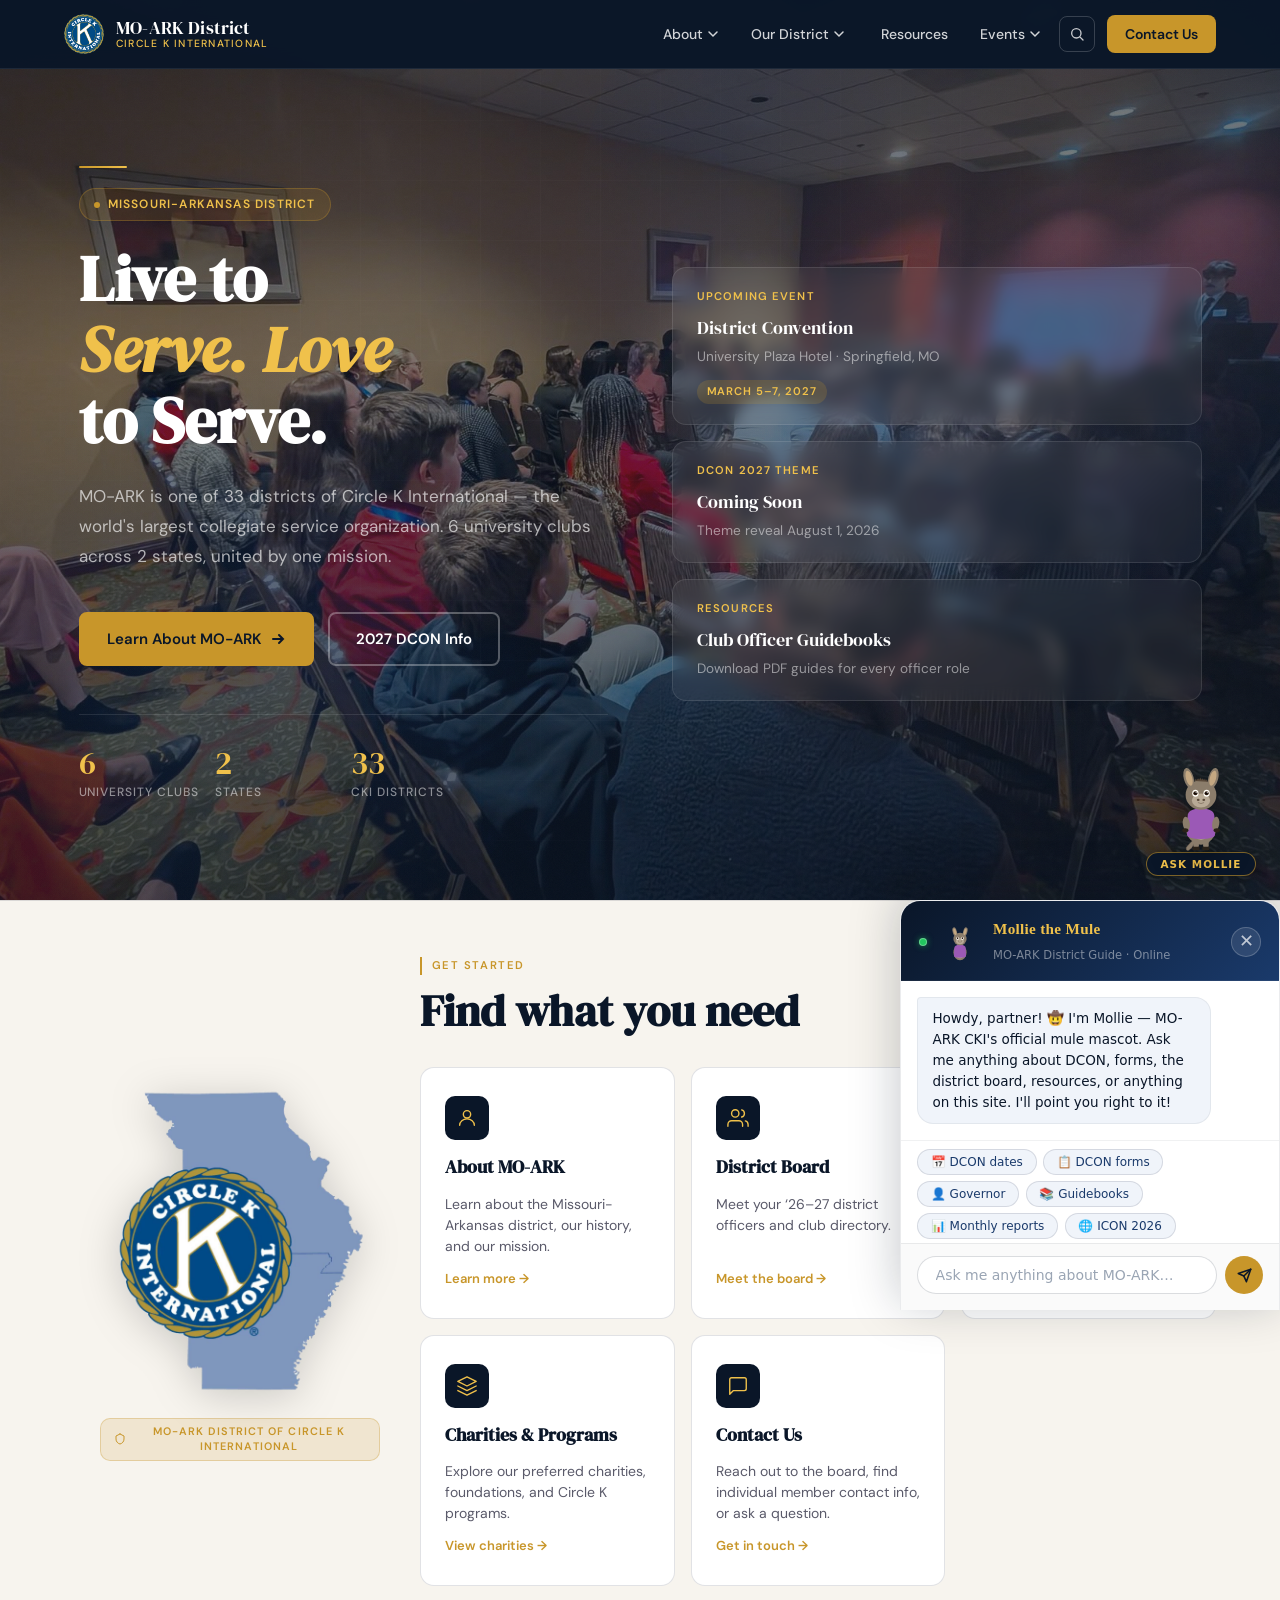
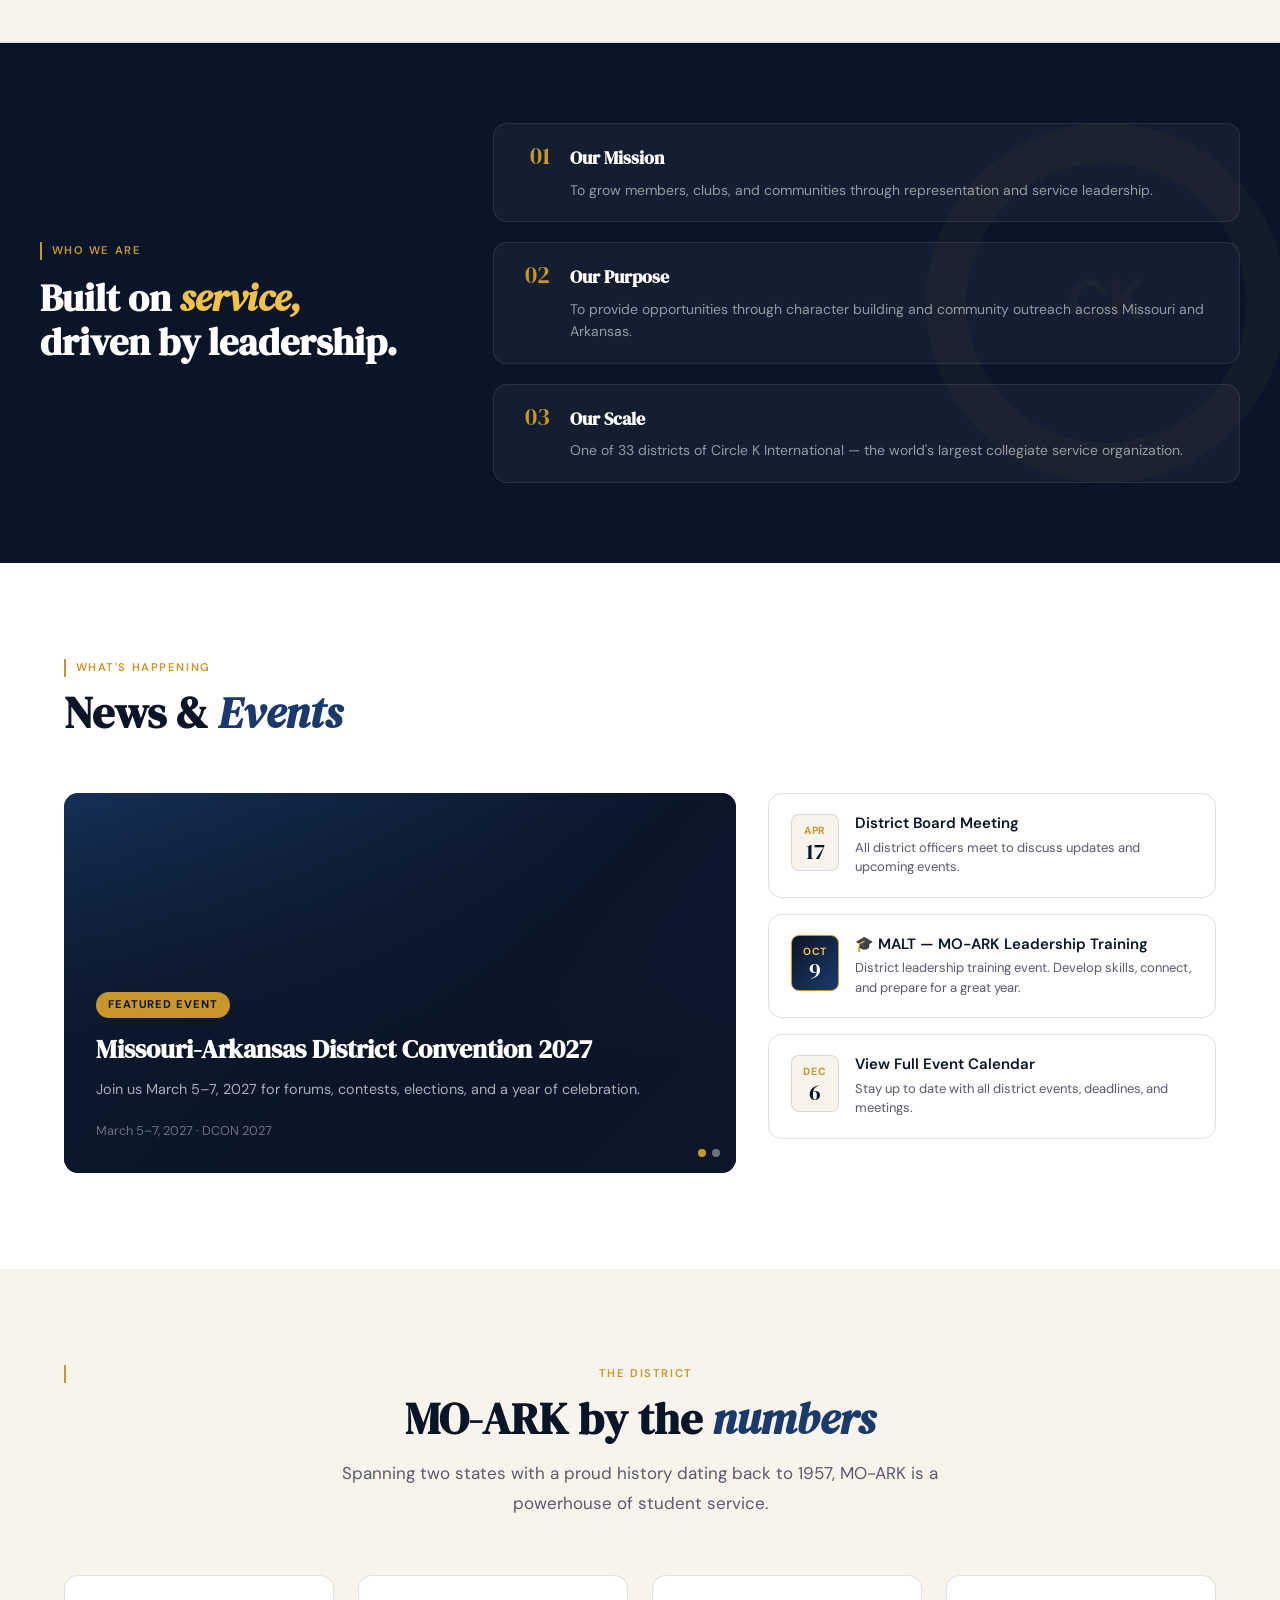
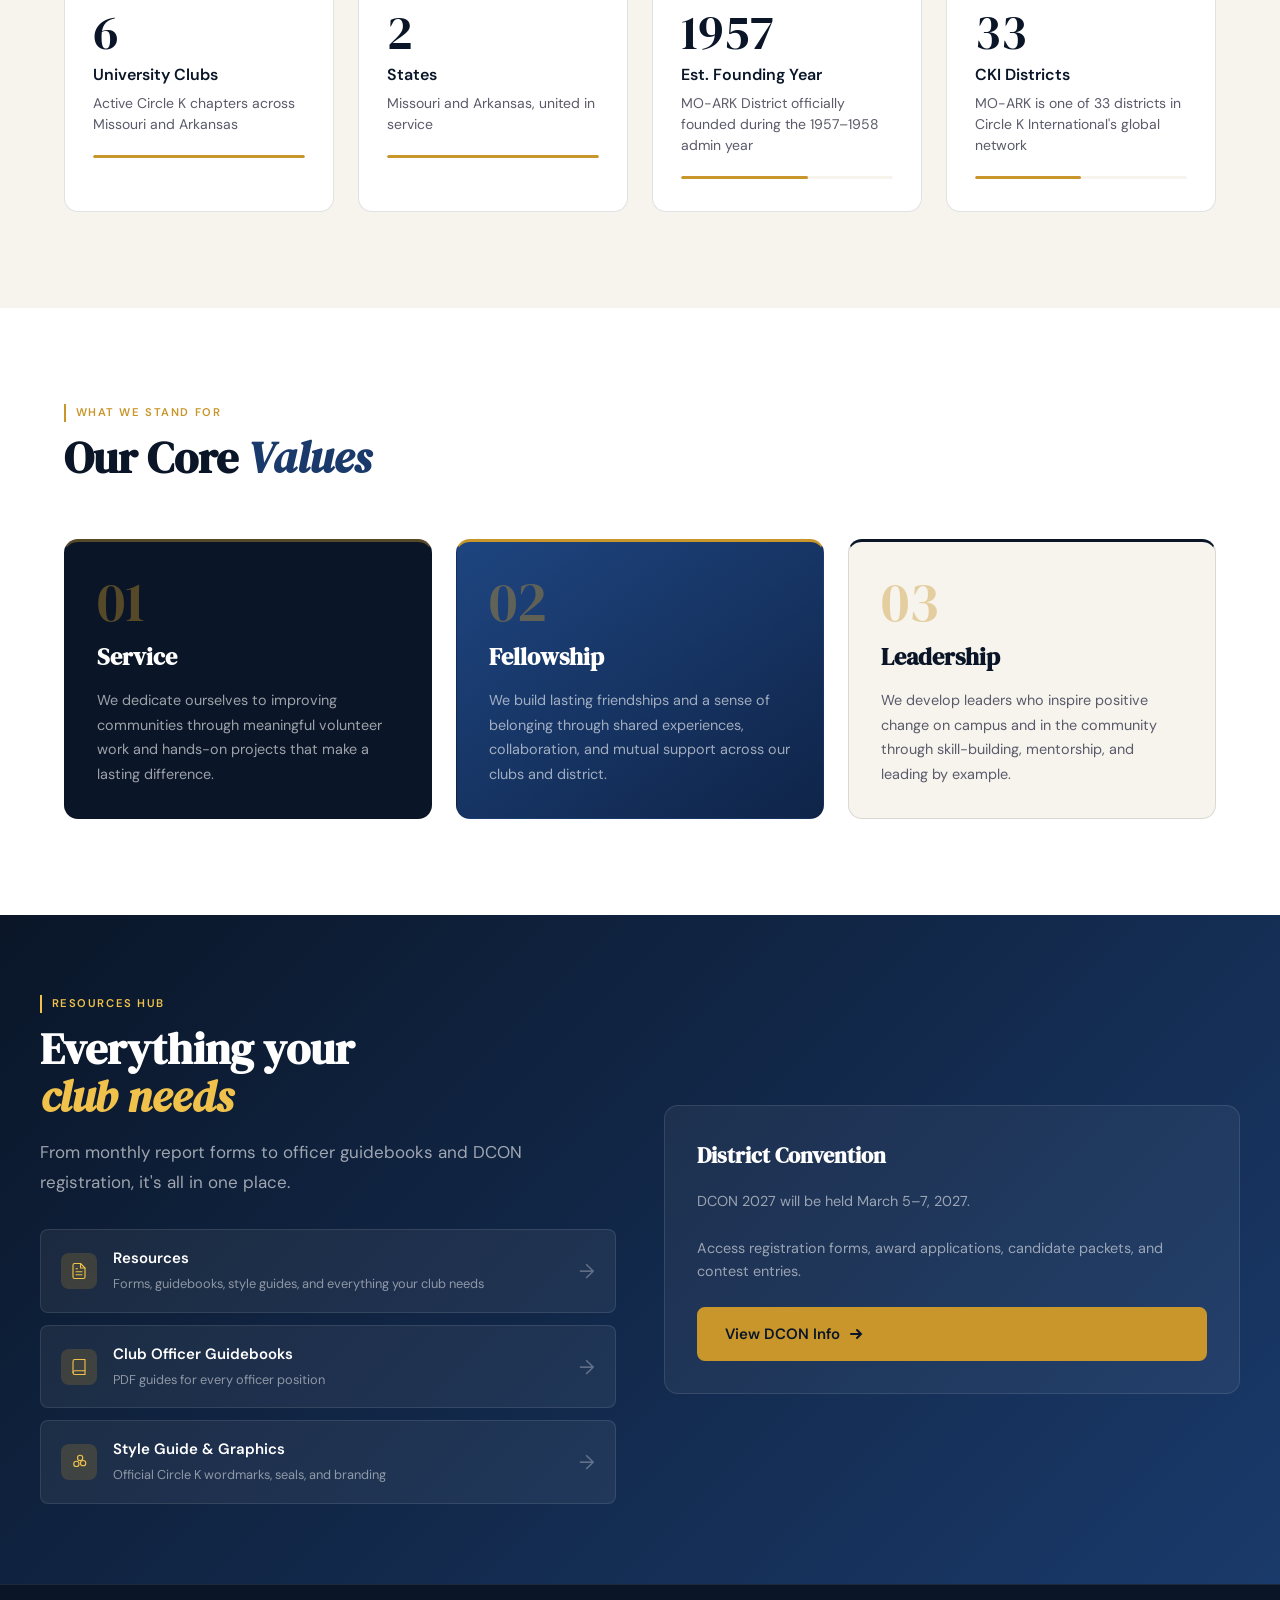
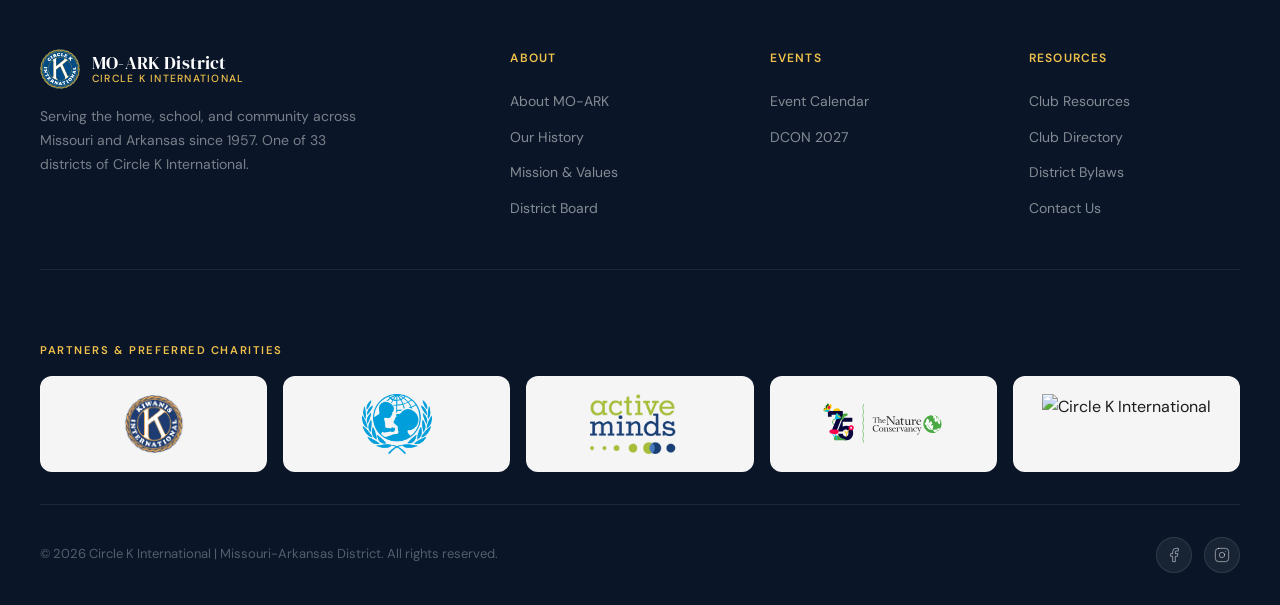
==== index.html @ 217403e6 "Initial commit" ====
<!DOCTYPE html>
<html lang="en">
<head>
<script src="mollie-chat.js"></script>
<script src="site-search.js"></script>
<script async src="https://www.googletagmanager.com/gtag/js?id=G-ZFC2BE8DN1"></script>
<script>
  window.dataLayer = window.dataLayer || [];
  function gtag(){dataLayer.push(arguments);}
  gtag('js', new Date());

  gtag('config', 'G-ZFC2BE8DN1');
</script>
<link rel="icon" type="image/png" href="Images/CircleK-seal.png">
<meta charset="UTF-8">
<meta name="viewport" content="width=device-width, initial-scale=1.0">
<title>MO-ARK District | Circle K International</title>
<link rel="preconnect" href="https://fonts.googleapis.com">
<link rel="preconnect" href="https://fonts.gstatic.com" crossorigin>
<link href="https://fonts.googleapis.com/css2?family=DM+Serif+Display:ital,wght@0,400;1,400&family=DM+Sans:wght@300;400;500;600&display=swap" rel="stylesheet">
<link rel="stylesheet" href="base.css">
<script src="components.js"></script>
<style>
  /* ============================================================
     DESIGN TOKENS
     ============================================================ */

  /* ============================================================
     HERO
     ============================================================ */
  .hero {
    position: relative;
    min-height: 100svh;
    display: flex; align-items: center;
    overflow: hidden;
    padding-top: 68px;

    /* Photo background — crop top 33% by starting at 33% of the image height.
       background-size: cover ensures it fills the hero width.
       The dark overlay (next rule) keeps text readable on any photo. */
    background-color: var(--navy);
    background-image:
      linear-gradient(
        to bottom,
        rgba(10, 22, 40, 0.62) 0%,
        rgba(10, 22, 40, 0.55) 40%,
        rgba(10, 22, 40, 0.72) 100%
      ),
      url('Images/Key_Slideshow13.PNG');
    background-size: cover;
    /* Start at 33% down the image to crop the Instagram text at the top */
    background-position: center 53%;
    background-repeat: no-repeat;
    background-attachment: fixed; /* subtle parallax on desktop */
  }

  /* On mobile, fixed attachment causes rendering issues — switch to scroll */
  @media (max-width: 768px) {
    .hero {
      background-attachment: scroll;
      /* On smaller screens, push a touch further down the image
         to keep the subject (people/action) centered */
      background-position: center 40%;
    }
  }

  /* Geometric background patterns — layered on top of the photo */
  .hero-bg {
    position: absolute; inset: 0;
    overflow: hidden;
    pointer-events: none;
  }
  .hero-bg::before {
    content: '';
    position: absolute;
    top: -20%; right: -10%;
    width: 65vw; height: 65vw;
    background: radial-gradient(ellipse at 60% 40%, rgba(200,150,42,0.08) 0%, rgba(26,58,107,0.12) 50%, transparent 75%);
    border-radius: 50%;
  }
  .hero-bg::after {
    content: '';
    position: absolute;
    bottom: -10%; left: -5%;
    width: 50vw; height: 50vw;
    background: radial-gradient(ellipse, rgba(26,58,107,0.25) 0%, transparent 70%);
    border-radius: 50%;
  }
  .hero-grid {
    position: absolute; inset: 0;
    background-image:
      linear-gradient(rgba(255,255,255,0.015) 1px, transparent 1px),
      linear-gradient(90deg, rgba(255,255,255,0.015) 1px, transparent 1px);
    background-size: 60px 60px;
    mask-image: radial-gradient(ellipse 80% 80% at 50% 50%, black 30%, transparent 100%);
  }

  .hero-inner {
    position: relative; z-index: 1;
    max-width: 1200px; margin: 0 auto;
    padding: 4rem 1.5rem;
    display: grid;
    grid-template-columns: 1fr 1fr;
    gap: 4rem;
    align-items: center;
  }

  .hero-eyebrow {
    display: inline-flex; align-items: center; gap: 8px;
    background: rgba(200,150,42,0.15);
    border: 1px solid rgba(200,150,42,0.3);
    border-radius: 100px;
    padding: 0.375rem 0.875rem;
    font-size: 0.75rem;
    font-weight: 600;
    color: var(--gold-lt);
    text-transform: uppercase;
    letter-spacing: 0.1em;
    margin-bottom: 1.5rem;
  }
  .hero-eyebrow-dot {
    width: 6px; height: 6px;
    background: var(--gold);
    border-radius: 50%;
    animation: pulse 2s ease-in-out infinite;
  }
  @keyframes pulse {
    0%, 100% { opacity: 1; transform: scale(1); }
    50% { opacity: 0.6; transform: scale(0.8); }
  }

  .hero-title {
    font-family: var(--ff-display);
    font-size: clamp(2.5rem, 5vw, 4rem);
    line-height: 1.05;
    color: var(--white);
    margin-bottom: 1.5rem;
  }
  .hero-title em {
    font-style: italic;
    color: var(--gold-lt);
  }

  .hero-desc {
    font-size: 1.0625rem;
    color: rgba(255,255,255,0.65);
    line-height: 1.75;
    margin-bottom: 2.5rem;
    max-width: 44ch;
  }

  .hero-actions {
    display: flex; flex-wrap: wrap; gap: 0.875rem;
    align-items: center;
  }

  .btn {
    display: inline-flex; align-items: center; gap: 0.5rem;
    padding: 0.8125rem 1.625rem;
    border-radius: var(--radius-sm);
    font-family: var(--ff-body);
    font-size: 0.9375rem;
    font-weight: 600;
    cursor: pointer;
    border: 2px solid transparent;
    transition: all var(--transition);
    white-space: nowrap;
    text-decoration: none;
  }
  .btn-primary {
    background: var(--gold);
    color: var(--navy);
    border-color: var(--gold);
  }
  .btn-primary:hover {
    background: var(--gold-lt);
    border-color: var(--gold-lt);
    transform: translateY(-2px);
    box-shadow: 0 6px 20px rgba(200,150,42,0.4);
  }
  .btn-outline {
    background: transparent;
    color: var(--white);
    border-color: rgba(255,255,255,0.3);
  }
  .btn-outline:hover {
    background: rgba(255,255,255,0.1);
    border-color: rgba(255,255,255,0.6);
    transform: translateY(-2px);
  }

  .hero-stats {
    display: grid; grid-template-columns: repeat(4, 1fr); gap: 1rem;
    margin-top: 3rem;
    padding-top: 2rem;
    border-top: 1px solid rgba(255,255,255,0.1);
  }
  .hero-stat-value {
    font-family: var(--ff-display);
    font-size: 2rem;
    color: var(--gold-lt);
    line-height: 1;
  }
  .hero-stat-label {
    font-size: 0.75rem;
    color: rgba(255,255,255,0.5);
    text-transform: uppercase;
    letter-spacing: 0.08em;
    font-weight: 500;
    margin-top: 0.25rem;
  }

  /* Hero right — visual card stack */
  .hero-visual {
    display: flex; flex-direction: column; gap: 1rem;
  }
  .hero-card {
    background: rgba(255,255,255,0.05);
    border: 1px solid rgba(255,255,255,0.1);
    border-radius: var(--radius);
    padding: 1.25rem 1.5rem;
    backdrop-filter: blur(8px);
    transition: transform var(--transition), box-shadow var(--transition);
  }
  .hero-card:hover {
    transform: translateX(4px);
    box-shadow: -4px 0 20px rgba(200,150,42,0.15);
    border-color: rgba(200,150,42,0.3);
  }
  .hero-card-label {
    font-size: 0.7rem; text-transform: uppercase; letter-spacing: 0.1em;
    color: var(--gold-lt); font-weight: 600; margin-bottom: 0.5rem;
  }
  .hero-card-title {
    font-family: var(--ff-display);
    font-size: 1.1rem; color: var(--white); margin-bottom: 0.25rem;
  }
  .hero-card-sub { font-size: 0.85rem; color: rgba(255,255,255,0.5); }
  .hero-card-badge {
    display: inline-block;
    margin-top: 0.75rem;
    background: rgba(200,150,42,0.2);
    color: var(--gold-lt);
    font-size: 0.7rem; font-weight: 600;
    padding: 0.2rem 0.6rem;
    border-radius: 100px;
    text-transform: uppercase; letter-spacing: 0.08em;
  }

  /* ============================================================
     SECTION LAYOUT UTILITY
     ============================================================ */
  .section {
    padding: 6rem 1.5rem;
    max-width: 1200px;
    margin: 0 auto;
  }
  .section-full { padding: 6rem 0; }
  .section-full .section-inner {
    max-width: 1200px; margin: 0 auto; padding: 0 1.5rem;
  }

  .section-label {
    font-size: 0.7rem; text-transform: uppercase; letter-spacing: 0.14em;
    font-weight: 600; color: var(--gold); margin-bottom: 0.75rem;
  }
  .section-title {
    font-family: var(--ff-display);
    font-size: clamp(1.875rem, 3.5vw, 2.75rem);
    line-height: 1.1;
    color: var(--navy);
    margin-bottom: 1rem;
  }
  .section-title em { font-style: italic; color: var(--blue); }
  .section-desc {
    font-size: 1.0625rem;
    color: var(--muted);
    line-height: 1.75;
    max-width: 52ch;
  }

  .section-header { margin-bottom: 3.5rem; }
  .section-header.center { text-align: center; }
  .section-header.center .section-desc { margin: 0 auto; }

  /* ============================================================
     QUICK LINKS (Start Here)
     ============================================================ */
  .quicklinks-bg {
    background: var(--cream);
    border-top: 1px solid var(--border);
    border-bottom: 1px solid var(--border);
  }
  .quicklinks-grid {
    display: grid;
    grid-template-columns: repeat(auto-fit, minmax(200px, 1fr));
    gap: 1rem;
  }
  .quicklink-card {
    background: var(--white);
    border: 1px solid var(--border);
    border-radius: var(--radius);
    padding: 1.75rem 1.5rem;
    display: flex; flex-direction: column;
    gap: 0.75rem;
    transition: box-shadow var(--transition), transform var(--transition), border-color var(--transition);
    cursor: pointer;
  }
  .quicklink-card:hover {
    box-shadow: var(--shadow-hover);
    transform: translateY(-3px);
    border-color: var(--gold);
  }
  .quicklink-icon {
    width: 44px; height: 44px;
    background: var(--navy);
    border-radius: 10px;
    display: flex; align-items: center; justify-content: center;
  }
  .quicklink-icon svg { width: 22px; height: 22px; stroke: var(--gold-lt); }
  .quicklink-card h3 {
    font-family: var(--ff-display);
    font-size: 1.15rem; color: var(--navy);
  }
  .quicklink-card p { font-size: 0.875rem; color: var(--muted); line-height: 1.5; flex: 1; }
  .quicklink-arrow {
    display: flex; align-items: center; gap: 4px;
    font-size: 0.8125rem; font-weight: 600; color: var(--gold);
    transition: gap var(--transition);
  }
  .quicklink-card:hover .quicklink-arrow { gap: 8px; }

  /* ============================================================
     MISSION STRIP
     ============================================================ */
  .mission-strip {
    background: var(--navy);
    padding: 5rem 1.5rem;
  }
  .mission-inner {
    max-width: 1200px; margin: 0 auto;
    display: grid; grid-template-columns: 1fr 2fr; gap: 5rem;
    align-items: center;
  }
  .mission-label {
    font-size: 0.7rem; text-transform: uppercase; letter-spacing: 0.14em;
    color: var(--gold); font-weight: 600; margin-bottom: 1rem;
  }
  .mission-heading {
    font-family: var(--ff-display);
    font-size: clamp(1.75rem, 3vw, 2.5rem);
    color: var(--white); line-height: 1.15;
  }
  .mission-heading em { font-style: italic; color: var(--gold-lt); }
  .mission-pillars { display: flex; flex-direction: column; gap: 1.25rem; }
  .mission-pillar {
    display: flex; align-items: flex-start; gap: 1.25rem;
    padding: 1.25rem 1.5rem;
    background: rgba(255,255,255,0.04);
    border: 1px solid rgba(255,255,255,0.08);
    border-radius: var(--radius);
    transition: background var(--transition), border-color var(--transition);
  }
  .mission-pillar:hover {
    background: rgba(200,150,42,0.08);
    border-color: rgba(200,150,42,0.25);
  }
  .mission-pillar-num {
    font-family: var(--ff-display);
    font-size: 1.5rem; color: var(--gold); line-height: 1; flex-shrink: 0;
    width: 2rem; text-align: right;
  }
  .mission-pillar-content h4 {
    font-family: var(--ff-display);
    font-size: 1.125rem; color: var(--white); margin-bottom: 0.375rem;
  }
  .mission-pillar-content p { font-size: 0.875rem; color: rgba(255,255,255,0.55); line-height: 1.6; }

  /* ============================================================
     NEWS & EVENTS
     ============================================================ */
  .news-grid {
    display: grid;
    grid-template-columns: 1.5fr 1fr;
    gap: 2rem;
  }
  .news-featured {
    background: var(--navy);
    border-radius: var(--radius);
    overflow: hidden;
    position: relative;
    min-height: 380px;
    display: flex; flex-direction: column; justify-content: flex-end;
    padding: 2rem;
    transition: transform var(--transition);
    cursor: pointer;
  }
  .news-featured:hover { transform: scale(1.01); }
  .news-featured::before {
    content: '';
    position: absolute; inset: 0;
    background: linear-gradient(to top, rgba(10,22,40,0.95) 30%, rgba(10,22,40,0.3) 100%);
    z-index: 1;
  }
  .news-featured-bg {
    position: absolute; inset: 0; z-index: 0;
    background: linear-gradient(135deg, #1A3A6B 0%, #0A1628 60%, #2A1A40 100%);
  }
  /* Space-themed art for DCON */
  .news-featured-art {
    position: absolute; inset: 0; z-index: 0;
    overflow: hidden;
  }
  .star { position: absolute; background: white; border-radius: 50%; animation: twinkle 3s ease-in-out infinite; }
  @keyframes twinkle { 0%,100%{opacity:0.6} 50%{opacity:0.15} }
  .news-featured-content { position: relative; z-index: 2; }
  .news-tag {
    display: inline-block;
    background: var(--gold);
    color: var(--navy);
    font-size: 0.7rem; font-weight: 700;
    padding: 0.25rem 0.75rem;
    border-radius: 100px;
    text-transform: uppercase; letter-spacing: 0.08em;
    margin-bottom: 1rem;
  }
  .news-featured h3 {
    font-family: var(--ff-display);
    font-size: 1.625rem; color: var(--white); line-height: 1.2;
    margin-bottom: 0.75rem;
  }
  .news-featured p { font-size: 0.9rem; color: rgba(255,255,255,0.65); margin-bottom: 1.25rem; }
  .news-featured-meta { font-size: 0.8rem; color: rgba(255,255,255,0.4); }

  .news-sidebar { display: flex; flex-direction: column; gap: 1rem; }
  .news-item {
    background: var(--white);
    border: 1px solid var(--border);
    border-radius: var(--radius);
    padding: 1.25rem 1.375rem;
    display: flex; gap: 1rem; align-items: flex-start;
    transition: box-shadow var(--transition), transform var(--transition);
    cursor: pointer;
  }
  .news-item:hover { box-shadow: var(--shadow-hover); transform: translateX(3px); }
  .news-item-date {
    flex-shrink: 0;
    background: var(--cream);
    border-radius: var(--radius-sm);
    width: 48px; padding: 0.5rem 0.25rem;
    text-align: center;
    border: 1px solid var(--border);
  }
  .news-item-date-month { font-size: 0.65rem; text-transform: uppercase; letter-spacing: 0.08em; color: var(--gold); font-weight: 700; }
  .news-item-date-day { font-family: var(--ff-display); font-size: 1.375rem; color: var(--navy); line-height: 1; }
  .news-item-body h4 { font-size: 0.9375rem; font-weight: 600; color: var(--navy); margin-bottom: 0.25rem; line-height: 1.3; }
  .news-item-body p { font-size: 0.8125rem; color: var(--muted); line-height: 1.5; }

  /* ============================================================
     DISTRICT SNAPSHOT
     ============================================================ */
  .snapshot-bg { background: var(--cream); }
  .snapshot-grid {
    display: grid;
    grid-template-columns: repeat(auto-fit, minmax(220px, 1fr));
    gap: 1.5rem;
  }
  .snapshot-card {
    background: var(--white);
    border: 1px solid var(--border);
    border-radius: var(--radius);
    padding: 2rem 1.75rem;
    transition: box-shadow var(--transition), transform var(--transition);
  }
  .snapshot-card:hover { box-shadow: var(--shadow-hover); transform: translateY(-4px); }
  .snapshot-card-num {
    font-family: var(--ff-display);
    font-size: 3rem; color: var(--navy); line-height: 1;
    margin-bottom: 0.375rem;
  }
  .snapshot-card-unit { font-size: 1rem; color: var(--gold); }
  .snapshot-card h4 { font-size: 1rem; font-weight: 600; color: var(--navy); margin-bottom: 0.375rem; }
  .snapshot-card p { font-size: 0.875rem; color: var(--muted); line-height: 1.5; }
  .snapshot-card-bar {
    height: 3px; background: var(--cream);
    border-radius: 2px; margin-top: 1.25rem; overflow: hidden;
  }
  .snapshot-card-fill {
    height: 100%; background: var(--gold); border-radius: 2px;
    transition: width 1.2s cubic-bezier(0.4,0,0.2,1);
  }

  /* ============================================================
     CORE VALUES
     ============================================================ */
  .values-grid {
    display: grid; grid-template-columns: repeat(3, 1fr); gap: 1.5rem;
  }
  .value-card {
    border-radius: var(--radius);
    padding: 2rem;
    border: 1px solid var(--border);
    transition: box-shadow var(--transition), transform var(--transition);
  }
  .value-card:hover { box-shadow: var(--shadow-hover); transform: translateY(-3px); }
  .value-card:nth-child(1) { background: var(--navy); }
  .value-card:nth-child(2) { background: var(--blue); }
  .value-card:nth-child(3) { background: var(--cream); }
  .value-card:nth-child(1) .value-title,
  .value-card:nth-child(2) .value-title { color: var(--white); }
  .value-card:nth-child(3) .value-title { color: var(--navy); }
  .value-card:nth-child(1) .value-desc,
  .value-card:nth-child(2) .value-desc { color: rgba(255,255,255,0.6); }
  .value-card:nth-child(3) .value-desc { color: var(--muted); }
  .value-num {
    font-family: var(--ff-display);
    font-size: 3.5rem; line-height: 1;
    color: var(--gold); opacity: 0.4;
    margin-bottom: 0.5rem;
  }
  .value-title {
    font-family: var(--ff-display);
    font-size: 1.5rem; margin-bottom: 0.75rem;
  }
  .value-desc { font-size: 0.9rem; line-height: 1.7; }

  /* ============================================================
     RESOURCES STRIP
     ============================================================ */
  .resources-strip {
    background: linear-gradient(135deg, var(--navy) 0%, var(--blue) 100%);
    padding: 5rem 1.5rem;
  }
  .resources-inner {
    max-width: 1200px; margin: 0 auto;
    display: grid; grid-template-columns: 1fr 1fr; gap: 3rem; align-items: center;
  }
  .resources-content .section-label { color: var(--gold-lt); }
  .resources-content .section-title { color: var(--white); }
  .resources-content .section-title em { color: var(--gold-lt); }
  .resources-content .section-desc { color: rgba(255,255,255,0.6); }
  .resources-links { display: flex; flex-direction: column; gap: 0.75rem; margin-top: 2rem; }
  .resource-link {
    display: flex; align-items: center; gap: 1rem;
    padding: 1rem 1.25rem;
    background: rgba(255,255,255,0.06);
    border: 1px solid rgba(255,255,255,0.1);
    border-radius: var(--radius-sm);
    color: var(--white);
    transition: background var(--transition), border-color var(--transition), transform var(--transition);
    cursor: pointer;
  }
  .resource-link:hover {
    background: rgba(200,150,42,0.15);
    border-color: rgba(200,150,42,0.35);
    transform: translateX(4px);
  }
  .resource-link-icon {
    width: 36px; height: 36px;
    background: rgba(200,150,42,0.2);
    border-radius: 8px;
    display: flex; align-items: center; justify-content: center;
    flex-shrink: 0;
  }
  .resource-link-icon svg { width: 18px; height: 18px; stroke: var(--gold-lt); }
  .resource-link-text { flex: 1; }
  .resource-link-text strong { font-size: 0.9375rem; font-weight: 600; display: block; }
  .resource-link-text span { font-size: 0.8rem; color: rgba(255,255,255,0.5); }
  .resource-link-arrow { color: rgba(255,255,255,0.3); font-size: 1.25rem; }

  .resources-cta-box {
    background: rgba(255,255,255,0.05);
    border: 1px solid rgba(255,255,255,0.1);
    border-radius: var(--radius);
    padding: 2rem;
    display: flex; flex-direction: column; gap: 1rem;
  }
  .resources-cta-box h3 {
    font-family: var(--ff-display);
    font-size: 1.375rem; color: var(--white);
  }
  .resources-cta-box p { font-size: 0.9rem; color: rgba(255,255,255,0.55); line-height: 1.6; }

  /* ============================================================
     FOOTER
     ============================================================ */
  footer {
    background: var(--navy);
    border-top: 1px solid rgba(255,255,255,0.08);
    padding: 4rem 1.5rem 2rem;
  }
  .footer-inner {
    max-width: 1200px; margin: 0 auto;
  }
  .footer-top {
    display: grid; grid-template-columns: 2fr 1fr 1fr 1fr; gap: 3rem;
    padding-bottom: 3rem; border-bottom: 1px solid rgba(255,255,255,0.08);
    margin-bottom: 2.5rem;
  }
  .footer-brand p {
    font-size: 0.875rem; color: rgba(255,255,255,0.45);
    line-height: 1.7; margin-top: 1rem; max-width: 32ch;
  }
  .footer-col h4 {
    font-size: 0.75rem; text-transform: uppercase; letter-spacing: 0.1em;
    color: var(--gold-lt); font-weight: 600; margin-bottom: 1.25rem;
  }
  .footer-col ul { display: flex; flex-direction: column; gap: 0.625rem; }
  .footer-col ul li a {
    font-size: 0.875rem; color: rgba(255,255,255,0.5);
    transition: color var(--transition);
  }
  .footer-col ul li a:hover { color: var(--white); }
  .footer-bottom {
    display: flex; align-items: center; justify-content: space-between; flex-wrap: wrap; gap: 1rem;
  }
  .footer-copy { font-size: 0.8125rem; color: rgba(255,255,255,0.3); }
  .footer-socials { display: flex; gap: 0.75rem; }
  .footer-social {
    width: 36px; height: 36px;
    background: rgba(255,255,255,0.06);
    border: 1px solid rgba(255,255,255,0.1);
    border-radius: 50%;
    display: flex; align-items: center; justify-content: center;
    color: rgba(255,255,255,0.5);
    font-size: 0.875rem;
    transition: background var(--transition), color var(--transition), border-color var(--transition);
    cursor: pointer;
  }
  .footer-social:hover {
    background: var(--gold);
    border-color: var(--gold);
    color: var(--navy);
  }
  .footer-social svg { width: 16px; height: 16px; }

  /* ============================================================
     ANIMATIONS
     ============================================================ */
  .fade-in { opacity: 0; transform: translateY(20px); transition: opacity 0.6s ease, transform 0.6s ease; }
  .fade-in.visible { opacity: 1; transform: translateY(0); }

  /* ============================================================
     RESPONSIVE
     ============================================================ */
  @media (max-width: 1024px) {
    .hero-inner { grid-template-columns: 1fr; gap: 3rem; }
    .hero-visual { display: none; }
    .hero-desc { max-width: none; }
    .mission-inner { grid-template-columns: 1fr; gap: 2.5rem; }
    .news-grid { grid-template-columns: 1fr; }
    .news-featured { min-height: 300px; }
    .footer-top { grid-template-columns: 1fr 1fr; gap: 2rem; }
    .resources-inner { grid-template-columns: 1fr; }
  }

  @media (max-width: 768px) {
    .nav-links { display: none; }
    .nav-toggle { display: flex; }
    .values-grid { grid-template-columns: 1fr; }
    .snapshot-grid { grid-template-columns: repeat(2, 1fr); }
    .hero-stats { grid-template-columns: repeat(2, 1fr); gap: 0.75rem; }
    .hero-stat-value { font-size: 1.5rem; }
    .section { padding: 4rem 1.25rem; }
    .footer-top { grid-template-columns: 1fr; gap: 2rem; }
    .quicklinks-grid { grid-template-columns: 1fr; }
  }

  @media (max-width: 480px) {
    .snapshot-grid { grid-template-columns: 1fr; }
    .hero-actions { flex-direction: column; align-items: flex-start; }
    .btn { width: 100%; justify-content: center; }
    .footer-bottom { flex-direction: column; align-items: flex-start; }
  }

  /* ============================================================
     GRAIN / NOISE TEXTURE OVERLAY ON HERO
     ============================================================ */
  .hero::after {
    content: '';
    position: absolute;
    inset: 0;
    pointer-events: none;
    z-index: 0;
    opacity: 0.032;
    background-image: url("data:image/svg+xml,%3Csvg viewBox='0 0 256 256' xmlns='http://www.w3.org/2000/svg'%3E%3Cfilter id='noise'%3E%3CfeTurbulence type='fractalNoise' baseFrequency='0.9' numOctaves='4' stitchTiles='stitch'/%3E%3C/filter%3E%3Crect width='100%25' height='100%25' filter='url(%23noise)'/%3E%3C/svg%3E");
    background-repeat: repeat;
    background-size: 180px 180px;
  }

  /* ============================================================
     HERO TITLE ANIMATED ENTRANCE
     ============================================================ */
  @keyframes heroLineReveal {
    from { opacity: 0; transform: translateY(30px); filter: blur(3px); }
    to   { opacity: 1; transform: translateY(0);   filter: blur(0); }
  }
  @keyframes heroFadeUp {
    from { opacity: 0; transform: translateY(18px); }
    to   { opacity: 1; transform: translateY(0); }
  }

  /* Gold accent rule above eyebrow */
  .hero-accent-rule {
    display: block;
    width: 48px;
    height: 2px;
    background: linear-gradient(90deg, var(--gold), var(--gold-lt));
    border-radius: 2px;
    margin-bottom: 1.25rem;
    opacity: 0;
    animation: heroFadeUp 0.5s ease forwards;
    animation-delay: 0.1s;
  }

  .hero-eyebrow {
    opacity: 0;
    animation: heroFadeUp 0.55s ease forwards;
    animation-delay: 0.28s;
  }

  /* Each line of the hero title animates independently */
  .hero-title-line {
    display: block;
    overflow: hidden;
    padding-bottom: 0.06em;
  }
  .hero-title-line-inner {
    display: block;
    opacity: 0;
    animation: heroLineReveal 0.72s cubic-bezier(0.22, 1, 0.36, 1) forwards;
  }
  .hero-title-line:nth-child(1) .hero-title-line-inner { animation-delay: 0.42s; }
  .hero-title-line:nth-child(2) .hero-title-line-inner { animation-delay: 0.58s; }
  .hero-title-line:nth-child(3) .hero-title-line-inner { animation-delay: 0.74s; }

  .hero-desc {
    opacity: 0;
    animation: heroFadeUp 0.6s ease forwards;
    animation-delay: 0.92s;
  }
  .hero-actions {
    opacity: 0;
    animation: heroFadeUp 0.6s ease forwards;
    animation-delay: 1.08s;
  }
  .hero-stats {
    opacity: 0;
    animation: heroFadeUp 0.6s ease forwards;
    animation-delay: 1.22s;
  }

  /* ============================================================
     SECTION LABEL — gold left border editorial accent
     ============================================================ */
  .section-label {
    border-left: 2px solid var(--gold);
    padding-left: 0.6rem;
  }
  /* Strip it from the resources strip (white-on-navy context already has contrast) */
  .resources-content .section-label {
    border-left-color: var(--gold-lt);
  }
  /* Mission strip */
  .mission-label {
    border-left: 2px solid var(--gold);
    padding-left: 0.6rem;
  }

  /* ============================================================
     MOBILE HEADING LINE-HEIGHT FIX
     ============================================================ */
  @media (max-width: 480px) {
    .hero-title, .section-title, .page-title { line-height: 1.18; }
  }

  /* ============================================================
     MOLLIE THE MULE — HERO MASCOT
     ============================================================ */


  /* Speech bubble — floats over Mollie's chest/head area */
  .mollie-bubble-wrap {
    position: absolute;
    top: 20%;
    left: 58%;
    z-index: 6;
    pointer-events: none;
  }
  .mollie-bubble {
    background: #fff;
    border: 2px solid #C8962A;
    border-radius: 16px 16px 16px 4px;
    padding: 8px 13px;
    font-family: var(--ff-body);
    font-size: 0.75rem;
    font-weight: 600;
    color: #0A1628;
    white-space: nowrap;
    box-shadow: 0 4px 14px rgba(0,0,0,0.4);
    position: relative;
    transition: opacity 0.3s ease;
  }
  .mollie-bubble::after {
    content: '';
    position: absolute;
    bottom: -9px;
    left: 14px;
    width: 0; height: 0;
    border-left: 8px solid transparent;
    border-right: 5px solid transparent;
    border-top: 9px solid #C8962A;
  }
  .mollie-bubble::before {
    content: '';
    position: absolute;
    bottom: -7px;
    left: 15px;
    width: 0; height: 0;
    border-left: 7px solid transparent;
    border-right: 4px solid transparent;
    border-top: 8px solid #fff;
    z-index: 1;
  }

  /* Caption badge below Mollie — matching our-district style */
  .mollie-caption {
    display: inline-flex;
    align-items: center;
    gap: 6px;
    background: rgba(200,150,42,0.15);
    border: 1px solid rgba(200,150,42,0.3);
    border-radius: 10px;
    padding: 0.35rem 0.8rem;
    font-size: 0.7rem;
    font-weight: 600;
    color: var(--gold);
    text-transform: uppercase;
    letter-spacing: 0.1em;
    margin-top: 0.5rem;
    white-space: nowrap;
    pointer-events: none;
  }


  /* ============================================================
     VALUE CARDS — differentiate #1 and #2
     ============================================================ */
  .value-card:nth-child(1) { border-top: 3px solid rgba(200,150,42,0.4); }
  .value-card:nth-child(2) {
    background: linear-gradient(145deg, #1e4580 0%, #0f2448 100%);
    border-top: 3px solid var(--gold);
  }
  .value-card:nth-child(3) { border-top: 3px solid var(--navy); }

  /* ============================================================
     MISSION STRIP — watermark key
     ============================================================ */
  .mission-strip { position: relative; overflow: hidden; }
  .mission-watermark {
    position: absolute;
    right: -2%;
    top: 50%;
    transform: translateY(-50%);
    width: min(400px, 42vw);
    opacity: 0.04;
    pointer-events: none;
    z-index: 0;
  }
  .mission-inner { position: relative; z-index: 1; }

  /* ============================================================
     SNAPSHOT BARS — animated via IntersectionObserver
     ============================================================ */
  .snapshot-card-fill {
    width: 0 !important;
    transition: width 1.4s cubic-bezier(0.4, 0, 0.2, 1);
  }
  .snapshot-card-fill.bar-animate {
    width: var(--bar-target) !important;
  }

  /* ============================================================
     STAT COUNTER — tabular nums prevent layout jump
     ============================================================ */
  .hero-stat-value { font-variant-numeric: tabular-nums; }
</style>
</head>
<body>

<nav class="nav" id="nav">
  <div class="nav-inner">
    <a href="index.html" class="nav-logo" aria-label="MO-ARK Circle K Home">
      <img src="Images/CircleK-seal.png" alt="Circle K Logo" style="width:40px;height:40px;border-radius:50%;object-fit:cover;">
      <div class="nav-logo-text">
        <span class="nav-logo-name">MO-ARK District</span>
        <span class="nav-logo-sub">Circle K International</span>
      </div>
    </a>

    <ul class="nav-links" role="list">
      <li class="nav-item">
        <a href="about.html" class="nav-link">
          About
          <svg viewBox="0 0 12 12" fill="none" stroke="currentColor" stroke-width="1.5" stroke-linecap="round"><path d="M2 4l4 4 4-4"/></svg>
        </a>
        <div class="nav-dropdown">
          <a href="about.html">About MO-ARK</a>
          <a href="about.html#history">Our History</a>
          <a href="about.html#mission">Mission &amp; Values</a>
          <div class="nav-dropdown-divider"></div>
          <a href="contact.html">Contact Us</a>
        </div>
      </li>
      <li class="nav-item">
        <a href="our-district.html" class="nav-link">
          Our District
          <svg viewBox="0 0 12 12" fill="none" stroke="currentColor" stroke-width="1.5" stroke-linecap="round"><path d="M2 4l4 4 4-4"/></svg>
        </a>
        <div class="nav-dropdown">
          <a href="our-district.html#board">District Board</a>
          <a href="our-district.html#clubs">Club Directory</a>
          <a href="our-district.html#bylaws">District Bylaws</a>
        </div>
      </li>
      <li class="nav-item">
</li>
      <li class="nav-item">
        <a href="resources.html" class="nav-link">
          Resources
        </a>
      </li>
            <li class="nav-item">
        <a href="dcon.html" class="nav-link">
          Events
          <svg viewBox="0 0 12 12" fill="none" stroke="currentColor" stroke-width="1.5" stroke-linecap="round"><path d="M2 4l4 4 4-4"/></svg>
        </a>
        <div class="nav-dropdown">
          <a href="dcon.html">DCON 2027</a>
          <a href="dcon.html#calendar">Event Calendar</a>
          <a href="dcon.html">District Convention</a>
        </div>
      </li>
      <li>
        <a href="contact.html" class="nav-link nav-cta">Contact Us</a>
      </li>
    </ul>

    <button class="nav-toggle" id="navToggle" aria-label="Open menu" aria-expanded="false">
      <span></span><span></span><span></span>
    </button>
  </div>
</nav>

<div class="nav-mobile" id="navMobile" role="dialog" aria-label="Mobile navigation">
  <span class="nav-mobile-section">Navigate</span>
  <a href="index.html">Home</a>
  <span class="nav-mobile-section">About</span>
  <a href="about.html">About MO-ARK</a>
  <a href="about.html#history">Our History</a>
  <a href="about.html#mission">Mission &amp; Values</a>
  <span class="nav-mobile-section">Our District</span>
  <a href="our-district.html#board">District Board</a>
  <a href="our-district.html#clubs">Club Directory</a>
  <a href="our-district.html#bylaws">District Bylaws</a>
  <span class="nav-mobile-section">Events</span>
  <a href="dcon.html#calendar">Event Calendar</a>
  <a href="dcon.html">District Convention</a>
  <span class="nav-mobile-section">More</span>
  <a href="resources.html">Resources</a>
  <a href="contact.html">Contact Us</a>
</div>

<section class="hero" aria-label="Hero" id="heroSection">
  <div class="hero-bg">
    <div class="hero-grid"></div>
  </div>

  <div class="hero-inner">
    <div class="hero-content">
      <span class="hero-accent-rule" aria-hidden="true"></span>
      <div class="hero-eyebrow">
        <div class="hero-eyebrow-dot"></div>
        Missouri-Arkansas District
      </div>
      <h1 class="hero-title">
        <span class="hero-title-line"><span class="hero-title-line-inner">Live to</span></span>
        <span class="hero-title-line"><span class="hero-title-line-inner"><em>Serve. Love</em></span></span>
        <span class="hero-title-line"><span class="hero-title-line-inner">to Serve.</span></span>
      </h1>
      <p class="hero-desc">
        MO-ARK is one of 33 districts of Circle K International — the world's largest collegiate service organization. 6 university clubs across 2 states, united by one mission.
      </p>
      <div class="hero-actions">
        <a href="about.html" class="btn btn-primary">
          Learn About MO-ARK
          <svg width="16" height="16" viewBox="0 0 16 16" fill="none" stroke="currentColor" stroke-width="2" stroke-linecap="round"><path d="M3 8h10M9 4l4 4-4 4"/></svg>
        </a>
        <a href="dcon.html" class="btn btn-outline">
          2027 DCON Info
        </a>
      </div>
      <div class="hero-stats">
        <div>
          <div class="hero-stat-value" data-count="6" data-suffix="">6</div>
          <div class="hero-stat-label">University Clubs</div>
        </div>
        <div>
          <div class="hero-stat-value" data-count="2" data-suffix="">2</div>
          <div class="hero-stat-label">States</div>
        </div>
        <div>
          <div class="hero-stat-value" data-count="33" data-suffix="">33</div>
          <div class="hero-stat-label">CKI Districts</div>
        </div>
      </div>
    </div>

    <div class="hero-visual" aria-hidden="true">
      <div class="hero-card">
        <div class="hero-card-label">Upcoming Event</div>
        <div class="hero-card-title">District Convention</div>
        <div class="hero-card-sub">University Plaza Hotel · Springfield, MO</div>
        <div class="hero-card-badge">March 5–7, 2027</div>
      </div>
      <div class="hero-card">
        <div class="hero-card-label">DCON 2027 Theme</div>
        <div class="hero-card-title">Coming Soon</div>
        <div class="hero-card-sub">Theme reveal August 1, 2026</div>
      </div>
      <div class="hero-card">
        <div class="hero-card-label">Resources</div>
        <div class="hero-card-title">Club Officer Guidebooks</div>
        <div class="hero-card-sub">Download PDF guides for every officer role</div>
      </div>
    </div>
  </div>
  <!-- ============================================================
       MOLLIE THE MULE — HERO VERSION (bottom-center of hero)
       ============================================================ -->
</section>

<!-- ============================================================
     MOLLIE THE MULE — STICKY CORNER VERSION
     ============================================================ -->


<div class="quicklinks-bg">
  <div class="section" style="padding-top:3.5rem;padding-bottom:3.5rem;">
    <div style="display:flex;align-items:center;gap:1.25rem;padding-left:1rem;">

      <!-- MO-ARK Logo column - hides on narrow screens -->
      <div id="mollie-ql-wrap" aria-hidden="true" style="flex-shrink:0;display:flex;flex-direction:column;align-items:center;justify-content:center;overflow:visible;width:320px;max-width:30vw;">
        <img id="moark-logo-quicklinks" src="Images/mo-ark_logo.png" alt="MO-ARK District Circle K Logo" style="display:block;width:100%;height:auto;max-height:480px;object-fit:contain;filter:drop-shadow(0 6px 20px rgba(0,0,0,0.18));">
        <div class="mollie-caption" style="margin-top:1rem;font-size:0.68rem;white-space:normal;text-align:center;max-width:280px;line-height:1.4;">
          <svg width="12" height="12" viewBox="0 0 24 24" fill="none" stroke="currentColor" stroke-width="2" stroke-linecap="round" stroke-linejoin="round" style="flex-shrink:0;"><path d="M12 2L4 6v6c0 5 3.5 9 8 10 4.5-1 8-5 8-10V6l-8-4z"/></svg>
          MO-ARK District of Circle K International
        </div>
      </div>

      <!-- Cards column -->
      <div id="mollie-cards-col" style="flex:1;min-width:0;">
        <div class="section-header" style="margin-bottom:2rem;">
          <div class="section-label">Get Started</div>
          <h2 class="section-title">Find what you need</h2>
        </div>
        <div class="quicklinks-grid">
          <a href="about.html" class="quicklink-card fade-in">
            <div class="quicklink-icon">
              <svg viewBox="0 0 24 24" fill="none" stroke-width="1.5" stroke-linecap="round" stroke-linejoin="round">
                <circle cx="12" cy="8" r="4"/><path d="M4 20c0-4 3.6-7 8-7s8 3 8 7"/>
              </svg>
            </div>
            <h3>About MO-ARK</h3>
            <p>Learn about the Missouri-Arkansas district, our history, and our mission.</p>
            <span class="quicklink-arrow">Learn more →</span>
          </a>
          <a href="our-district.html#board" class="quicklink-card fade-in">
            <div class="quicklink-icon">
              <svg viewBox="0 0 24 24" fill="none" stroke-width="1.5" stroke-linecap="round" stroke-linejoin="round">
                <path d="M17 21v-2a4 4 0 0 0-4-4H5a4 4 0 0 0-4 4v2"/><circle cx="9" cy="7" r="4"/>
                <path d="M23 21v-2a4 4 0 0 0-3-3.87M16 3.13a4 4 0 0 1 0 7.75"/>
              </svg>
            </div>
            <h3>District Board</h3>
            <p>Meet your ‘26–27 district officers and club directory.</p>
            <span class="quicklink-arrow">Meet the board →</span>
          </a>
          <a href="resources.html" class="quicklink-card fade-in">
            <div class="quicklink-icon">
              <svg viewBox="0 0 24 24" fill="none" stroke-width="1.5" stroke-linecap="round" stroke-linejoin="round">
                <path d="M14 2H6a2 2 0 0 0-2 2v16a2 2 0 0 0 2 2h12a2 2 0 0 0 2-2V8z"/>
                <polyline points="14,2 14,8 20,8"/><line x1="16" y1="13" x2="8" y2="13"/>
                <line x1="16" y1="17" x2="8" y2="17"/><line x1="10" y1="9" x2="8" y2="9"/>
              </svg>
            </div>
            <h3>Resources</h3>
            <p>Forms, officer guidebooks, monthly reports, style guides, and more.</p>
            <span class="quicklink-arrow">Browse resources →</span>
          </a>
          <a href="programs-charities.html" class="quicklink-card fade-in">
            <div class="quicklink-icon">
              <svg viewBox="0 0 24 24" fill="none" stroke-width="1.5" stroke-linecap="round" stroke-linejoin="round">
                <path d="M12 2L2 7l10 5 10-5-10-5zM2 17l10 5 10-5M2 12l10 5 10-5"/>
              </svg>
            </div>
            <h3>Charities &amp; Programs</h3>
            <p>Explore our preferred charities, foundations, and Circle K programs.</p>
            <span class="quicklink-arrow">View charities →</span>
          </a>
          <a href="contact.html" class="quicklink-card fade-in">
            <div class="quicklink-icon">
              <svg viewBox="0 0 24 24" fill="none" stroke-width="1.5" stroke-linecap="round" stroke-linejoin="round">
                <path d="M21 15a2 2 0 0 1-2 2H7l-4 4V5a2 2 0 0 1 2-2h14a2 2 0 0 1 2 2z"/>
              </svg>
            </div>
            <h3>Contact Us</h3>
            <p>Reach out to the board, find individual member contact info, or ask a question.</p>
            <span class="quicklink-arrow">Get in touch →</span>
          </a>
        </div>
      </div>

    </div>
  </div>
</div>


<div class="mission-strip">
  <!-- Watermark CK seal -->
  <svg class="mission-watermark" viewBox="0 0 200 200" xmlns="http://www.w3.org/2000/svg" aria-hidden="true">
    <circle cx="100" cy="100" r="90" fill="#C8962A"/>
    <circle cx="100" cy="100" r="70" fill="#0A1628"/>
    <text x="100" y="108" text-anchor="middle" font-family="'DM Sans',sans-serif" font-size="28" font-weight="700" fill="#C8962A">CK</text>
  </svg>
  <div class="mission-inner">
    <div class="fade-in">
      <div class="mission-label">Who We Are</div>
      <h2 class="mission-heading">Built on <em>service,</em> driven by leadership.</h2>
    </div>
    <div class="mission-pillars fade-in">
      <div class="mission-pillar">
        <div class="mission-pillar-num">01</div>
        <div class="mission-pillar-content">
          <h4>Our Mission</h4>
          <p>To grow members, clubs, and communities through representation and service leadership.</p>
        </div>
      </div>
      <div class="mission-pillar">
        <div class="mission-pillar-num">02</div>
        <div class="mission-pillar-content">
          <h4>Our Purpose</h4>
          <p>To provide opportunities through character building and community outreach across Missouri and Arkansas.</p>
        </div>
      </div>
      <div class="mission-pillar">
        <div class="mission-pillar-num">03</div>
        <div class="mission-pillar-content">
          <h4>Our Scale</h4>
          <p>One of 33 districts of Circle K International — the world's largest collegiate service organization.</p>
        </div>
      </div>
    </div>
  </div>
</div>

<div class="section">
  <div class="section-header">
    <div class="section-label">What's Happening</div>
    <h2 class="section-title">News &amp; <em>Events</em></h2>
  </div>
  <div class="news-grid">

    <!-- FEATURED SLIDESHOW -->
    <div style="position:relative;border-radius:var(--radius);overflow:hidden;min-height:380px;" class="fade-in">

      <!-- Slide 1: DCON (default) -->
      <a href="dcon.html" id="news-slide-dcon" class="news-featured" aria-label="DCON 2027" style="position:absolute;inset:0;min-height:unset;opacity:1;transition:opacity 0.7s ease;z-index:2;">
        <div class="news-featured-bg"></div>
        <div class="news-featured-art" id="heroStars"></div>
        <div class="news-featured-content">
          <span class="news-tag">Featured Event</span>
          <h3>Missouri-Arkansas District Convention 2027</h3>
          <p>Join us March 5–7, 2027 for forums, contests, elections, and a year of celebration.</p>
          <div class="news-featured-meta">March 5–7, 2027 · DCON 2027</div>
        </div>
      </a>

      <!-- Slide 2: MALT -->
      <a href="dcon.html#calendar" id="news-slide-malt" class="news-featured" aria-label="MO-ARK Leadership Training 2026" style="position:absolute;inset:0;min-height:unset;opacity:0;transition:opacity 0.7s ease;z-index:1;pointer-events:none;">
        <div class="news-featured-bg" style="background:linear-gradient(135deg,#1A3A6B 0%,#0A1628 60%,#0D2240 100%);"></div>
        <div class="news-featured-art" id="maltStars"></div>
        <div class="news-featured-content">
          <span class="news-tag" style="background:linear-gradient(90deg,var(--gold),#D4A83A);color:var(--navy);">Featured Event</span>
          <h3>MALT — MO-ARK Leadership Training</h3>
          <p>Sharpen your leadership skills, connect with Circle K members across MO-ARK, and prepare for a year of impactful service at our district leadership training event.</p>
          <div class="news-featured-meta">October 9–11, 2026 · MALT 2026</div>
        </div>
      </a>

      <!-- Slide dots -->
      <div style="position:absolute;bottom:1rem;right:1rem;z-index:10;display:flex;gap:6px;">
        <button id="dot-dcon" onclick="showSlide('dcon')" aria-label="DCON slide" style="width:8px;height:8px;border-radius:50%;border:none;cursor:pointer;background:var(--gold);opacity:1;transition:opacity 0.3s;"></button>
        <button id="dot-malt" onclick="showSlide('malt')" aria-label="MALT slide" style="width:8px;height:8px;border-radius:50%;border:none;cursor:pointer;background:white;opacity:0.4;transition:opacity 0.3s;"></button>
      </div>
    </div>

    <!-- SIDEBAR -->
    <div class="news-sidebar">
      <a href="dcon.html#calendar" class="news-item fade-in">
        <div class="news-item-date">
          <div class="news-item-date-month">Apr</div>
          <div class="news-item-date-day">17</div>
        </div>
        <div class="news-item-body">
          <h4>District Board Meeting</h4>
          <p>All district officers meet to discuss updates and upcoming events.</p>
        </div>
      </a>
      <a href="dcon.html#calendar" class="news-item fade-in">
        <div class="news-item-date" style="background:linear-gradient(135deg,var(--navy),var(--blue));border-color:var(--gold);">
          <div class="news-item-date-month" style="color:var(--gold-lt);">Oct</div>
          <div class="news-item-date-day" style="color:white;">9</div>
        </div>
        <div class="news-item-body">
          <h4>🎓 MALT — MO-ARK Leadership Training</h4>
          <p>District leadership training event. Develop skills, connect, and prepare for a great year.</p>
        </div>
      </a>
      <a href="dcon.html#calendar" class="news-item fade-in" id="news-live-date">
        <div class="news-item-date">
          <div class="news-item-date-month" id="live-month">Apr</div>
          <div class="news-item-date-day" id="live-day">10</div>
        </div>
        <div class="news-item-body">
          <h4>View Full Event Calendar</h4>
          <p>Stay up to date with all district events, deadlines, and meetings.</p>
        </div>
      </a>
    </div>
  </div>
</div>

<script>
  /* ── News Slideshow ── */
  let currentSlide = 'dcon';
  function showSlide(which) {
    const dcon = document.getElementById('news-slide-dcon');
    const malt = document.getElementById('news-slide-malt');
    const dotDcon = document.getElementById('dot-dcon');
    const dotMalt = document.getElementById('dot-malt');
    if (which === 'dcon') {
      dcon.style.opacity = '1'; dcon.style.zIndex = '2'; dcon.style.pointerEvents = 'all';
      malt.style.opacity = '0'; malt.style.zIndex = '1'; malt.style.pointerEvents = 'none';
      dotDcon.style.opacity = '1'; dotMalt.style.opacity = '0.4';
    } else {
      malt.style.opacity = '1'; malt.style.zIndex = '2'; malt.style.pointerEvents = 'all';
      dcon.style.opacity = '0'; dcon.style.zIndex = '1'; dcon.style.pointerEvents = 'none';
      dotMalt.style.opacity = '1'; dotDcon.style.opacity = '0.4';
    }
    currentSlide = which;
  }
  let slideTimer = setInterval(() => showSlide(currentSlide === 'dcon' ? 'malt' : 'dcon'), 6000);
  /* Reset timer when manually clicking a dot */
  document.getElementById('dot-dcon').addEventListener('click',  () => { clearInterval(slideTimer); slideTimer = setInterval(() => showSlide(currentSlide === 'dcon' ? 'malt' : 'dcon'), 6000); });
  document.getElementById('dot-malt').addEventListener('click', () => { clearInterval(slideTimer); slideTimer = setInterval(() => showSlide(currentSlide === 'dcon' ? 'malt' : 'dcon'), 6000); });

  /* ── Live date on calendar item ── */
  (function() {
    const now = new Date();
    const months = ['Jan','Feb','Mar','Apr','May','Jun','Jul','Aug','Sep','Oct','Nov','Dec'];
    document.getElementById('live-month').textContent = months[now.getMonth()];
    document.getElementById('live-day').textContent   = now.getDate();
  })();

  /* ── MALT stars ── */
  const maltStarsC = document.getElementById('maltStars');
  if (maltStarsC) {
    for (let i = 0; i < 60; i++) {
      const s = document.createElement('div');
      const sz = Math.random() * 2.5 + 0.5;
      s.style.cssText = `position:absolute;left:${Math.random()*100}%;top:${Math.random()*100}%;width:${sz}px;height:${sz}px;background:white;border-radius:50%;opacity:${Math.random()*0.5+0.1};animation:twinkle ${Math.random()*4+2}s ease-in-out infinite;animation-delay:${Math.random()*4}s;`;
      maltStarsC.appendChild(s);
    }
  }
</script>

<div class="snapshot-bg section-full">
  <div class="section-inner">
    <div class="section-header center fade-in">
      <div class="section-label">The District</div>
      <h2 class="section-title">MO-ARK by the <em>numbers</em></h2>
      <p class="section-desc">Spanning two states with a proud history dating back to 1957, MO-ARK is a powerhouse of student service.</p>
    </div>
    <div class="snapshot-grid">
      <div class="snapshot-card fade-in">
        <div class="snapshot-card-num">6</div>
        <h4>University Clubs</h4>
        <p>Active Circle K chapters across Missouri and Arkansas</p>
        <div class="snapshot-card-bar"><div class="snapshot-card-fill" style="--bar-target:100%"></div></div>
      </div>
      <div class="snapshot-card fade-in">
        <div class="snapshot-card-num">2</div>
        <h4>States</h4>
        <p>Missouri and Arkansas, united in service</p>
        <div class="snapshot-card-bar"><div class="snapshot-card-fill" style="--bar-target:100%"></div></div>
      </div>
      <div class="snapshot-card fade-in">
        <div class="snapshot-card-num">1957</div>
        <h4>Est. Founding Year</h4>
        <p>MO-ARK District officially founded during the 1957–1958 admin year</p>
        <div class="snapshot-card-bar"><div class="snapshot-card-fill" style="--bar-target:60%"></div></div>
      </div>
      <div class="snapshot-card fade-in">
        <div class="snapshot-card-num">33</div>
        <h4>CKI Districts</h4>
        <p>MO-ARK is one of 33 districts in Circle K International's global network</p>
        <div class="snapshot-card-bar"><div class="snapshot-card-fill" style="--bar-target:50%"></div></div>
      </div>
    </div>
  </div>
</div>

<div class="section">
  <div class="section-header fade-in">
    <div class="section-label">What We Stand For</div>
    <h2 class="section-title">Our Core <em>Values</em></h2>
  </div>
  <div class="values-grid">
    <div class="value-card fade-in">
      <div class="value-num">01</div>
      <h3 class="value-title">Service</h3>
      <p class="value-desc">We dedicate ourselves to improving communities through meaningful volunteer work and hands-on projects that make a lasting difference.</p>
    </div>
    <div class="value-card fade-in">
      <div class="value-num">02</div>
      <h3 class="value-title">Fellowship</h3>
      <p class="value-desc">We build lasting friendships and a sense of belonging through shared experiences, collaboration, and mutual support across our clubs and district.</p>
    </div>
    <div class="value-card fade-in">
      <div class="value-num">03</div>
      <h3 class="value-title">Leadership</h3>
      <p class="value-desc">We develop leaders who inspire positive change on campus and in the community through skill-building, mentorship, and leading by example.</p>
    </div>
  </div>
</div>

<div class="resources-strip">
  <div class="resources-inner">
    <div class="resources-content fade-in">
      <div class="section-label">Resources Hub</div>
      <h2 class="section-title">Everything your<br><em>club needs</em></h2>
      <p class="section-desc">From monthly report forms to officer guidebooks and DCON registration, it's all in one place.</p>
      <div class="resources-links">
        <a href="resources.html" class="resource-link">
          <div class="resource-link-icon">
            <svg viewBox="0 0 24 24" fill="none" stroke-width="1.5" stroke-linecap="round" stroke-linejoin="round">
              <path d="M14 2H6a2 2 0 0 0-2 2v16a2 2 0 0 0 2 2h12a2 2 0 0 0 2-2V8z"/>
              <polyline points="14,2 14,8 20,8"/><line x1="16" y1="13" x2="8" y2="13"/>
              <line x1="16" y1="17" x2="8" y2="17"/><line x1="10" y1="9" x2="8" y2="9"/>
            </svg>
          </div>
          <div class="resource-link-text">
            <strong>Resources</strong>
            <span>Forms, guidebooks, style guides, and everything your club needs</span>
          </div>
          <span class="resource-link-arrow">→</span>
        </a>
        <a href="resources.html#club" class="resource-link">
          <div class="resource-link-icon">
            <svg viewBox="0 0 24 24" fill="none" stroke-width="1.5" stroke-linecap="round" stroke-linejoin="round">
              <path d="M4 19.5A2.5 2.5 0 0 1 6.5 17H20"/><path d="M6.5 2H20v20H6.5A2.5 2.5 0 0 1 4 19.5v-15A2.5 2.5 0 0 1 6.5 2z"/>
            </svg>
          </div>
          <div class="resource-link-text">
            <strong>Club Officer Guidebooks</strong>
            <span>PDF guides for every officer position</span>
          </div>
          <span class="resource-link-arrow">→</span>
        </a>
        <a href="resources.html#style-guide" class="resource-link">
          <div class="resource-link-icon">
            <svg viewBox="0 0 24 24" fill="none" stroke-width="1.5" stroke-linecap="round" stroke-linejoin="round">
              <circle cx="13.5" cy="6.5" r="3.5"/><circle cx="17.5" cy="13.5" r="3.5"/>
              <circle cx="8.5" cy="14.5" r="3.5"/>
            </svg>
          </div>
          <div class="resource-link-text">
            <strong>Style Guide &amp; Graphics</strong>
            <span>Official Circle K wordmarks, seals, and branding</span>
          </div>
          <span class="resource-link-arrow">→</span>
        </a>
      </div>
    </div>

    <div class="resources-cta-box fade-in">
      <h3>District Convention</h3>
      <p>DCON 2027 will be held March 5–7, 2027.</p>
      <p style="margin-top:0.5rem">Access registration forms, award applications, candidate packets, and contest entries.</p>
      <a href="dcon.html" class="btn btn-primary" style="margin-top:0.5rem">
        View DCON Info
        <svg width="16" height="16" viewBox="0 0 16 16" fill="none" stroke="currentColor" stroke-width="2" stroke-linecap="round"><path d="M3 8h10M9 4l4 4-4 4"/></svg>
      </a>
    </div>
  </div>
</div>

<footer>
  <div class="footer-inner">
    <div class="footer-top">
      <div class="footer-brand">
        <div class="nav-logo" style="margin-bottom:0.5rem;">
          <img src="Images/CircleK-seal.png" alt="Circle K Logo" style="width:40px;height:40px;border-radius:50%;object-fit:cover;">
          <div class="nav-logo-text">
            <span class="nav-logo-name">MO-ARK District</span>
            <span class="nav-logo-sub">Circle K International</span>
          </div>
        </div>
        <p>Serving the home, school, and community across Missouri and Arkansas since 1957. One of 33 districts of Circle K International.</p>
      </div>
      <div class="footer-col">
        <h4>About</h4>
        <ul>
          <li><a href="about.html">About MO-ARK</a></li>
          <li><a href="about.html#history">Our History</a></li>
          <li><a href="about.html#mission">Mission &amp; Values</a></li>
          <li><a href="our-district.html#board">District Board</a></li>
        </ul>
      </div>
      <div class="footer-col">
        <h4>Events</h4>
        <ul>
          <li><a href="dcon.html#calendar">Event Calendar</a></li>
          <li><a href="dcon.html">DCON 2027</a></li>
        </ul>
      </div>
      <div class="footer-col">
        <h4>Resources</h4>
        <ul>
          <li><a href="resources.html#club">Club Resources</a></li>
          <li><a href="our-district.html#clubs">Club Directory</a></li>
          <li><a href="our-district.html#bylaws">District Bylaws</a></li>
          <li><a href="contact.html">Contact Us</a></li>
        </ul>
      </div>
    </div>

    <div class="footer-partners">
      <div class="footer-partners-label">Partners &amp; Preferred Charities</div>
      <div class="footer-partners-row">
        <a href="https://www.kiwanis.org" target="_blank" rel="noopener" class="footer-partner" title="Kiwanis International — our parent organization"><img src="Images/Kiwanis International Logo.png" alt="Kiwanis International"></a>
        <a href="https://www.unicefusa.org" target="_blank" rel="noopener" class="footer-partner" title="UNICEF — preferred charity"><img src="Images/UNICEF Logo.png" alt="UNICEF"></a>
        <a href="https://www.activeminds.org" target="_blank" rel="noopener" class="footer-partner" title="Active Minds — mental health awareness"><img src="Images/ActiveMindsFooter.png" alt="Active Minds"></a>
        <a href="https://www.nature.org" target="_blank" rel="noopener" class="footer-partner" title="The Nature Conservancy — environmental conservation"><img src="Images/NatureConservancyFooter.svg" alt="The Nature Conservancy"></a>
        <a href="https://www.circlek.org" target="_blank" rel="noopener" class="footer-partner" title="Circle K International"><img src="Images/Circle K Logo.png" alt="Circle K International"></a>
      </div>
    </div>

    <div class="footer-bottom">
      <p class="footer-copy">© 2026 Circle K International | Missouri-Arkansas District. All rights reserved.</p>
      <div class="footer-socials">
        <a href="https://www.facebook.com/moarkcki/" class="footer-social" aria-label="Facebook" target="_blank" rel="noopener"><svg viewBox="0 0 24 24" fill="none" stroke="currentColor" stroke-width="1.5" stroke-linecap="round" stroke-linejoin="round"><path d="M18 2h-3a5 5 0 0 0-5 5v3H7v4h3v8h4v-8h3l1-4h-4V7a1 1 0 0 1 1-1h3z"/></svg></a>
        <a href="https://www.instagram.com/moarkcki" class="footer-social" aria-label="Instagram" target="_blank" rel="noopener"><svg viewBox="0 0 24 24" fill="none" stroke="currentColor" stroke-width="1.5" stroke-linecap="round" stroke-linejoin="round"><rect x="2" y="2" width="20" height="20" rx="5"/><path d="M16 11.37A4 4 0 1 1 12.63 8 4 4 0 0 1 16 11.37z"/><line x1="17.5" y1="6.5" x2="17.51" y2="6.5"/></svg></a>
      </div>
    </div>
  </div>
</footer>
<!-- ============================================================
     JAVASCRIPT
============================================================ -->
<script>
  /* Nav scroll effect */

  /* Mobile hamburger toggle — was missing click handler */
  const toggle = document.querySelector('.nav-toggle');
  const mobile = document.querySelector('.nav-mobile');
  toggle.addEventListener('click', () => {
    const isOpen = mobile.classList.toggle('open');
    toggle.classList.toggle('open', isOpen);
    toggle.setAttribute('aria-expanded', isOpen);
    document.body.style.overflow = isOpen ? 'hidden' : '';
  });

  /* Close mobile menu on link click */
  window.addEventListener('scroll', () => {
  document.querySelector('.nav').classList.toggle('scrolled', window.scrollY > 10);
  });
  mobile.querySelectorAll('a').forEach(a => {
    a.addEventListener('click', () => {
      mobile.classList.remove('open');
      toggle.classList.remove('open');
      toggle.setAttribute('aria-expanded', false);
      document.body.style.overflow = '';
    });
  });

  /* Scroll-triggered fade-in */
  const observer = new IntersectionObserver((entries) => {
    entries.forEach((entry, i) => {
      if (entry.isIntersecting) {
        setTimeout(() => entry.target.classList.add('visible'), i * 80);
        observer.unobserve(entry.target);
      }
    });
  }, { threshold: 0.12, rootMargin: '0px 0px -40px 0px' });

  document.querySelectorAll('.fade-in').forEach(el => observer.observe(el));

  /* ── ACTIVE NAV LINK ── */
  document.querySelectorAll('.nav-link, .nav-dropdown a').forEach(link => {
    if (link.href === location.href) link.classList.add('active');
  });

  /* ── HERO STAT COUNT-UP ──
     Triggered by IntersectionObserver once stats scroll into view.
     Uses easeOutQuart so numbers slow down near the end. */
  function easeOutQuart(t) { return 1 - Math.pow(1 - t, 4); }

  function animateCounter(el, target, duration) {
    const start = performance.now();
    const isLarge = target >= 1000; // use comma formatting for large nums
    function step(now) {
      const elapsed = now - start;
      const progress = Math.min(elapsed / duration, 1);
      const value = Math.round(easeOutQuart(progress) * target);
      el.textContent = isLarge ? value.toLocaleString() : value;
      if (progress < 1) requestAnimationFrame(step);
      else el.textContent = isLarge ? target.toLocaleString() : target;
    }
    requestAnimationFrame(step);
  }

  const statEls = document.querySelectorAll('.hero-stat-value[data-count]');
  let statsAnimated = false;
  const statsObserver = new IntersectionObserver((entries) => {
    entries.forEach(entry => {
      if (entry.isIntersecting && !statsAnimated) {
        statsAnimated = true;
        statEls.forEach((el, i) => {
          const target = parseInt(el.dataset.count, 10);
          // Stagger each counter slightly
          setTimeout(() => animateCounter(el, target, 1800), i * 120);
        });
        statsObserver.disconnect();
      }
    });
  }, { threshold: 0.5 });

  if (statEls.length) statsObserver.observe(statEls[0].closest('.hero-stats'));

  /* ── SNAPSHOT PROGRESS BARS — animate on scroll ── */
  const barFills = document.querySelectorAll('.snapshot-card-fill');
  const barObserver = new IntersectionObserver((entries) => {
    entries.forEach(entry => {
      if (entry.isIntersecting) {
        // Small delay so user sees the animation start
        setTimeout(() => entry.target.classList.add('bar-animate'), 150);
        barObserver.unobserve(entry.target);
      }
    });
  }, { threshold: 0.3 });
  barFills.forEach(bar => barObserver.observe(bar));

  /* ── NEWS SLIDESHOW PAUSE ON HOVER ── */
  const slideshowEl = document.querySelector('.news-featured')?.closest('[style]');
  if (slideshowEl) {
    slideshowEl.addEventListener('mouseenter', () => clearInterval(slideTimer));
    slideshowEl.addEventListener('mouseleave', () => {
      slideTimer = setInterval(() => showSlide(currentSlide === 'dcon' ? 'malt' : 'dcon'), 6000);
    });
  }
</script>

<script src="transitions.js"></script>

<!-- ============================================================
     MOLLIE THE MULE — EYE TRACKING & SPEECH BUBBLES
     ============================================================ -->
<script>
/* sizeMollie() — no-op kept for back-compat; the MO-ARK logo is now sized by CSS
   (fixed width 320px, max-height 480px) so it occupies roughly the same footprint
   that Mollie used to, without stretching the cards column on load. */
function sizeMollie() { /* intentionally empty */ }

window.addEventListener('load', sizeMollie);
window.addEventListener('resize', sizeMollie);
setTimeout(sizeMollie, 80);
setTimeout(sizeMollie, 350);

(function() {
  /* ── Speech bubble message lists ── */
  const heroMessages = [
    "Find all the resources you need! 🔑",
    "Red, White & You — Making a Difference! 🇺🇸",
    "2027 DCON — Let's go!",
    "Serving MO-ARK since 1957 💛",
    "Browse forms, guidebooks & more! 📄",
    "Caring is our way of life! 🤝",
    "DCON 2027 — March 5–7!",
    "Officer guidebooks available now! →",
    "Hey there, Circle K! 🎉",
    "6 clubs. 2 states. One mission.",
    "2027 DCON — Let's go!"
  ];
  const stickyMessages = [
    "Hey! 🎉",
    "Go MO-ARK! ✨",
    "Serve boldly! 🌟",
    "DCON 2027! 🎉",
    "6 clubs strong!",
    "Caring — our way of life!"
  ];

  /* ── Cycle hero bubble ── */
  let heroIdx = 0;
  const heroBubble = document.getElementById('mollie-bubble-hero');
  if (heroBubble) {
    setInterval(function() {
      heroIdx = (heroIdx + 1) % heroMessages.length;
      heroBubble.style.opacity = '0';
      setTimeout(function() {
        heroBubble.textContent = heroMessages[heroIdx];
        heroBubble.style.opacity = '1';
      }, 300);
    }, 3500);
    heroBubble.style.transition = 'opacity 0.3s ease';
  }

  /* ── Cycle sticky bubble ── */
  let stickyIdx = 0;
  const stickyBubble = document.getElementById('mollie-bubble-sticky');
  if (stickyBubble) {
    setInterval(function() {
      stickyIdx = (stickyIdx + 1) % stickyMessages.length;
      stickyBubble.style.opacity = '0';
      setTimeout(function() {
        stickyBubble.textContent = stickyMessages[stickyIdx];
        stickyBubble.style.opacity = '1';
      }, 250);
    }, 2800);
    stickyBubble.style.transition = 'opacity 0.25s ease';
  }

  /* ── Show/hide sticky Mollie based on scroll ── */
  var stickyMollie = document.getElementById('mollie-sticky');
  var heroSection = document.getElementById('heroSection');
  if (stickyMollie && heroSection) {
    window.addEventListener('scroll', function() {
      var heroBottom = heroSection.offsetTop + heroSection.offsetHeight;
      if (window.scrollY > heroBottom - 100) {
        stickyMollie.classList.add('visible');
      } else {
        stickyMollie.classList.remove('visible');
      }
    }, { passive: true });
  }

  /* ── Eye tracking helper ── */
  function moveEyes(svgEl, mouseX, mouseY, prefix) {
    if (!svgEl) return;
    var rect = svgEl.getBoundingClientRect();
    var scaleX = 180 / rect.width;
    var svgH = (prefix === 'h-') ? 310 : 280;
    var scaleY = svgH / rect.height;
    var sx = (mouseX - rect.left) * scaleX;
    var sy = (mouseY - rect.top) * scaleY;

    var eyeBaseY = (prefix === 'h-') ? 112 : 113;
    var eyes = [
      { baseX: 74, baseY: eyeBaseY, maxR: 2.8, irisId: prefix+'iris-l', pupilId: prefix+'pupil-l', shineId: prefix+'shine-l', shineOffX: -1.5 },
      { baseX: 106, baseY: eyeBaseY, maxR: 2.8, irisId: prefix+'iris-r', pupilId: prefix+'pupil-r', shineId: prefix+'shine-r', shineOffX: -1.5 }
    ];

    eyes.forEach(function(e) {
      var dx = sx - e.baseX;
      var dy = sy - e.baseY;
      var dist = Math.sqrt(dx * dx + dy * dy);
      var r = Math.min(dist / 10, e.maxR);
      var angle = Math.atan2(dy, dx);
      var nx = e.baseX + Math.cos(angle) * r;
      var ny = e.baseY + Math.sin(angle) * r;

      var iris  = document.getElementById(e.irisId);
      var pupil = document.getElementById(e.pupilId);
      var shine = document.getElementById(e.shineId);
      if (iris)  { iris.setAttribute('cx', nx);  iris.setAttribute('cy', ny); }
      if (pupil) { pupil.setAttribute('cx', nx); pupil.setAttribute('cy', ny); }
      if (shine) { shine.setAttribute('cx', nx + e.shineOffX); shine.setAttribute('cy', ny - 1.8); }
    });
  }

  function resetEyes(prefix) {
    var baseY = (prefix === 'h-') ? 112 : 113;
    var shineY = (prefix === 'h-') ? 110 : 111;
    var defaults = [
      { irisId: prefix+'iris-l', pupilId: prefix+'pupil-l', shineId: prefix+'shine-l', bx: 74,  sx: 76  },
      { irisId: prefix+'iris-r', pupilId: prefix+'pupil-r', shineId: prefix+'shine-r', bx: 106, sx: 108 }
    ];
    defaults.forEach(function(d) {
      var iris  = document.getElementById(d.irisId);
      var pupil = document.getElementById(d.pupilId);
      var shine = document.getElementById(d.shineId);
      if (iris)  { iris.setAttribute('cx',  d.bx); iris.setAttribute('cy',  baseY); }
      if (pupil) { pupil.setAttribute('cx', d.bx); pupil.setAttribute('cy', baseY); }
      if (shine) { shine.setAttribute('cx', d.sx); shine.setAttribute('cy', shineY); }
    });
  }

  /* ── Attach mousemove listeners ── */
  var heroSvg   = document.getElementById('mollie-hero-svg');
  var stickySvg = document.getElementById('mollie-sticky-svg');
  var qlSection = document.querySelector('.quicklinks-bg');

  /* Quicklinks Mollie tracks mouse across the whole section */
  if (qlSection && heroSvg) {
    qlSection.addEventListener('mousemove', function(e) {
      moveEyes(heroSvg, e.clientX, e.clientY, 'h-');
    });
    qlSection.addEventListener('mouseleave', function() {
      resetEyes('h-');
    });
  }

  /* Sticky Mollie tracks mouse globally */
  if (stickySvg) {
    document.addEventListener('mousemove', function(e) {
      moveEyes(stickySvg, e.clientX, e.clientY, 's-');
    });
  }
})();
</script>
</body>
</html>
---- base.css ----
/* ============================================================
   base.css — MO-ARK District Circle K
   Shared across all pages. Edit here once, applies everywhere.
   ============================================================ */

/* ============================================================
   DESIGN TOKENS
   ============================================================ */
:root {
  --navy:   #0A1628;
  --blue:   #1A3A6B;
  --gold:   #C8962A;
  --gold-lt:#F0C14B;
  --cream:  #F7F4EE;
  --white:  #FFFFFF;
  --text:   #1C1C1C;
  --muted:  #5A5A6A;
  --border: rgba(10,22,40,0.12);
  --radius: 14px;
  --radius-sm: 8px;
  --ff-display: 'DM Serif Display', Georgia, serif;
  --ff-body:    'DM Sans', system-ui, sans-serif;
  --transition: 0.25s cubic-bezier(0.4,0,0.2,1);
  --shadow-card: 0 2px 12px rgba(10,22,40,0.08), 0 1px 3px rgba(10,22,40,0.06);
  --shadow-hover: 0 8px 32px rgba(10,22,40,0.14), 0 2px 8px rgba(10,22,40,0.08);
}


/* ============================================================
   RESET & BASE
   ============================================================ */
*, *::before, *::after { box-sizing: border-box; margin: 0; padding: 0; }
html { scroll-behavior: smooth; font-size: 16px; }
body {
  font-family: var(--ff-body);
  color: var(--text);
  background: var(--white);
  line-height: 1.6;
  overflow-x: hidden;
}
img { max-width: 100%; display: block; }
a { color: inherit; text-decoration: none; }
ul { list-style: none; }

/* ============================================================
   NAVIGATION
   ============================================================ */
.nav {
  position: fixed; top: 0; left: 0; right: 0; z-index: 1000;
  background: rgba(10, 22, 40, 0.96);
  backdrop-filter: blur(12px);
  -webkit-backdrop-filter: blur(12px);
  border-bottom: 1px solid rgba(255,255,255,0.08);
  transition: box-shadow var(--transition);
}
.nav.scrolled { box-shadow: 0 4px 24px rgba(0,0,0,0.3); }

.nav-inner {
  max-width: 1200px;
  margin: 0 auto;
  padding: 0 1.5rem;
  height: 68px;
  display: flex;
  align-items: center;
  justify-content: space-between;
}

.nav-logo {
  display: flex;
  align-items: center;
  gap: 12px;
  flex-shrink: 0;
}
.nav-logo-mark {
  width: 40px; height: 40px;
  background: var(--gold);
  border-radius: 50%;
  display: flex; align-items: center; justify-content: center;
  font-family: var(--ff-display);
  font-size: 1.2rem;
  color: var(--navy);
  font-weight: 400;
  flex-shrink: 0;
}
.nav-logo-text { display: flex; flex-direction: column; line-height: 1.1; }
.nav-logo-name {
  font-family: var(--ff-display);
  font-size: 1.1rem;
  color: var(--white);
  letter-spacing: 0.01em;
}
.nav-logo-sub {
  font-size: 0.65rem;
  color: var(--gold-lt);
  text-transform: uppercase;
  letter-spacing: 0.12em;
  font-weight: 500;
}

.nav-links {
  display: flex;
  align-items: center;
  gap: 0.25rem;
}

.nav-item { position: relative; }

.nav-link {
  display: flex; align-items: center; gap: 4px;
  padding: 0.5rem 0.875rem;
  font-size: 0.875rem;
  font-weight: 500;
  color: rgba(255,255,255,0.82);
  border-radius: var(--radius-sm);
  transition: color var(--transition), background var(--transition);
  white-space: nowrap;
  cursor: pointer;
}
.nav-link:hover, .nav-link.active {
  color: var(--white);
  background: rgba(255,255,255,0.1);
}
.nav-link svg { width: 12px; height: 12px; flex-shrink: 0; transition: transform var(--transition); }
.nav-item:hover .nav-link svg { transform: rotate(180deg); }

/* Dropdown */
.nav-dropdown {
  position: absolute;
  top: 100%;
  left: 50%;
  background: var(--white);
  border: 1px solid var(--border);
  border-radius: var(--radius);
  box-shadow: var(--shadow-hover);
  min-width: 200px;
  padding: 8px 0.5rem 0.5rem;
  opacity: 0;
  pointer-events: none;
  transform: translateX(-50%) translateY(-6px);
  transition: opacity var(--transition), transform var(--transition);
}
.nav-item:hover .nav-dropdown {
  opacity: 1; pointer-events: all;
  transform: translateX(-50%) translateY(0);
}
.nav-dropdown a {
  display: block;
  padding: 0.625rem 0.875rem;
  font-size: 0.875rem;
  color: var(--text);
  border-radius: var(--radius-sm);
  font-weight: 400;
  transition: background var(--transition), color var(--transition);
}
.nav-dropdown a:hover { background: var(--cream); color: var(--blue); }
.nav-dropdown-divider {
  height: 1px; background: var(--border);
  margin: 0.375rem 0.875rem;
}

.nav-cta {
  background: var(--gold);
  color: var(--navy) !important;
  font-weight: 600 !important;
  border-radius: var(--radius-sm);
  padding: 0.5rem 1.125rem;
  transition: background var(--transition), transform var(--transition), box-shadow var(--transition) !important;
}
.nav-cta:hover {
  background: var(--gold-lt) !important;
  transform: translateY(-1px);
  box-shadow: 0 4px 12px rgba(200,150,42,0.4);
}
/* Keep the gold CTA gold (with a soft glow) on its own page — never let .nav-link.active dim it */
.nav-link.nav-cta.active,
.nav-cta.active {
  background: var(--gold) !important;
  color: var(--navy) !important;
  box-shadow: 0 0 0 3px rgba(200,150,42,0.22), 0 4px 18px rgba(200,150,42,0.55);
}
.nav-link.nav-cta.active:hover,
.nav-cta.active:hover {
  background: var(--gold-lt) !important;
  box-shadow: 0 0 0 3px rgba(240,193,75,0.28), 0 6px 22px rgba(200,150,42,0.6);
}

/* Mobile hamburger */
.nav-toggle {
  display: none;
  flex-direction: column; gap: 5px;
  cursor: pointer; padding: 4px;
  background: none; border: none;
}
.nav-toggle span {
  display: block; width: 24px; height: 2px;
  background: var(--white);
  border-radius: 2px;
  transition: all var(--transition);
}
.nav-toggle.open span:nth-child(1) { transform: translateY(7px) rotate(45deg); }
.nav-toggle.open span:nth-child(2) { opacity: 0; transform: scaleX(0); }
.nav-toggle.open span:nth-child(3) { transform: translateY(-7px) rotate(-45deg); }

/* Mobile menu */
.nav-mobile {
  display: none;
  position: fixed; inset: 68px 0 0 0;
  background: var(--navy);
  padding: 1.5rem;
  overflow-y: auto;
  z-index: 999;
  flex-direction: column; gap: 0.25rem;
}
.nav-mobile.open { display: flex; }
.nav-mobile a {
  display: block;
  padding: 0.875rem 1rem;
  color: rgba(255,255,255,0.85);
  font-size: 1rem;
  font-weight: 500;
  border-radius: var(--radius-sm);
  border-bottom: 1px solid rgba(255,255,255,0.06);
  transition: background var(--transition), color var(--transition);
}
.nav-mobile a:hover { background: rgba(255,255,255,0.08); color: var(--white); }
.nav-mobile-section {
  font-size: 0.7rem; text-transform: uppercase; letter-spacing: 0.12em;
  color: var(--gold-lt); font-weight: 600;
  padding: 1rem 1rem 0.375rem;
}

/* ============================================================
   SHARED PAGE HEADER (used on all non-home pages)
   ============================================================ */
.page-header { padding-top: 68px; background: var(--navy); position: relative; overflow: hidden; }
.page-header-bg { position: absolute; inset: 0; background: radial-gradient(ellipse at 70% 50%, rgba(200,150,42,0.12) 0%, transparent 60%); }
.page-header-grid { position: absolute; inset: 0; background-image: linear-gradient(rgba(255,255,255,0.02) 1px, transparent 1px), linear-gradient(90deg, rgba(255,255,255,0.02) 1px, transparent 1px); background-size: 60px 60px; mask-image: radial-gradient(ellipse 100% 100% at 50% 50%, black 30%, transparent 100%); }
.page-header-inner { position: relative; z-index: 1; max-width: 1200px; margin: 0 auto; padding: 4rem 1.5rem 3.5rem; }
.page-eyebrow { display: inline-flex; align-items: center; gap: 8px; background: rgba(200,150,42,0.15); border: 1px solid rgba(200,150,42,0.3); border-radius: 100px; padding: 0.375rem 0.875rem; font-size: 0.75rem; font-weight: 600; color: var(--gold-lt); text-transform: uppercase; letter-spacing: 0.1em; margin-bottom: 1rem; }
.page-title { font-family: var(--ff-display); font-size: clamp(2rem, 4vw, 3.25rem); color: var(--white); line-height: 1.1; margin-bottom: 1rem; }
.page-title em { font-style: italic; color: var(--gold-lt); }
.page-desc { font-size: 1.0625rem; color: rgba(255,255,255,0.6); line-height: 1.75; max-width: 55ch; }

/* ============================================================
   BREADCRUMB
   ============================================================ */
.breadcrumb { background: var(--cream); border-bottom: 1px solid var(--border); }
.breadcrumb-inner { max-width: 1200px; margin: 0 auto; padding: 0.75rem 1.5rem; display: flex; align-items: center; gap: 0.5rem; font-size: 0.8125rem; color: var(--muted); }
.breadcrumb a { color: var(--blue); transition: color var(--transition); }
.breadcrumb a:hover { color: var(--navy); }
.breadcrumb-sep { opacity: 0.4; }

/* ============================================================
   SHARED SECTION STYLES
   ============================================================ */
.section { padding: 5rem 1.5rem; max-width: 1200px; margin: 0 auto; }
.section-label { font-size: 0.7rem; text-transform: uppercase; letter-spacing: 0.14em; font-weight: 600; color: var(--gold); margin-bottom: 0.75rem; }
.section-title { font-family: var(--ff-display); font-size: clamp(1.75rem, 3.5vw, 2.75rem); color: var(--navy); line-height: 1.15; margin-bottom: 1rem; }
.section-title em { font-style: italic; color: var(--blue); }
.section-desc { font-size: 1rem; color: var(--muted); line-height: 1.75; max-width: 60ch; }
.section-header { margin-bottom: 3.5rem; }

/* Shared button styles */
.btn {
  display: inline-flex; align-items: center; gap: 8px;
  padding: 0.75rem 1.5rem;
  border-radius: var(--radius-sm);
  font-size: 0.9375rem; font-weight: 600;
  cursor: pointer; border: none;
  transition: background var(--transition), transform var(--transition), box-shadow var(--transition);
}
.btn-primary { background: var(--gold); color: var(--navy); }
.btn-primary:hover { background: var(--gold-lt); transform: translateY(-2px); box-shadow: 0 6px 20px rgba(200,150,42,0.35); }
.btn-outline { background: transparent; color: var(--white); border: 1.5px solid rgba(255,255,255,0.35); }
.btn-outline:hover { border-color: var(--white); background: rgba(255,255,255,0.08); transform: translateY(-2px); }

/* ============================================================
   FOOTER
   ============================================================ */
footer {
  background: var(--navy);
  border-top: 1px solid rgba(255,255,255,0.08);
  padding: 4rem 1.5rem 2rem;
}
.footer-inner { max-width: 1200px; margin: 0 auto; }
.footer-top {
  display: grid; grid-template-columns: 2fr 1fr 1fr 1fr; gap: 3rem;
  padding-bottom: 3rem; border-bottom: 1px solid rgba(255,255,255,0.08);
  margin-bottom: 2.5rem;
}
.footer-brand p {
  font-size: 0.875rem; color: rgba(255,255,255,0.45);
  line-height: 1.7; margin-top: 1rem; max-width: 32ch;
}
.footer-col h4 {
  font-size: 0.75rem; text-transform: uppercase; letter-spacing: 0.1em;
  color: var(--gold-lt); font-weight: 600; margin-bottom: 1.25rem;
}
.footer-col ul { display: flex; flex-direction: column; gap: 0.625rem; }
.footer-col ul li a {
  font-size: 0.875rem; color: rgba(255,255,255,0.5);
  transition: color var(--transition);
}
.footer-col ul li a:hover { color: var(--white); }
.footer-bottom {
  display: flex; align-items: center; justify-content: space-between; flex-wrap: wrap; gap: 1rem;
}
.footer-copy { font-size: 0.8125rem; color: rgba(255,255,255,0.3); }
.footer-socials { display: flex; gap: 0.75rem; }
.footer-social {
  width: 36px; height: 36px;
  background: rgba(255,255,255,0.06);
  border: 1px solid rgba(255,255,255,0.1);
  border-radius: 50%;
  display: flex; align-items: center; justify-content: center;
  color: rgba(255,255,255,0.5);
  font-size: 0.875rem;
  transition: background var(--transition), color var(--transition), border-color var(--transition);
  cursor: pointer;
}
.footer-social:hover {
  background: var(--gold);
  border-color: var(--gold);
  color: var(--navy);
}
.footer-social svg { width: 16px; height: 16px; }

/* ── Partners & Charities row (sits between footer-top and footer-bottom) ── */
.footer-partners {
  padding: 2rem 0;
  border-bottom: 1px solid rgba(255,255,255,0.08);
  margin-bottom: 2rem;
}
.footer-partners-label {
  font-size: 0.7rem;
  text-transform: uppercase;
  letter-spacing: 0.14em;
  color: var(--gold-lt);
  font-weight: 600;
  margin-bottom: 1rem;
}
.footer-partners-row {
  display: flex;
  flex-wrap: wrap;
  gap: 1rem;
  align-items: stretch;
  justify-content: space-between;
}
/* Each pill has a uniform HEIGHT; flex-grow lets the row span the full footer
   width, and each pill keeps its logo at the same visual height. */
.footer-partner {
  flex: 1 1 0;
  min-width: 150px;
  display: inline-flex;
  align-items: center;
  justify-content: center;
  height: 96px;
  padding: 0 1.5rem;
  background: rgba(255,255,255,0.96);
  border: 1px solid rgba(255,255,255,0.14);
  border-radius: 12px;
  transition: background var(--transition), border-color var(--transition), transform var(--transition), box-shadow var(--transition);
}
.footer-partner:hover {
  background: #ffffff;
  border-color: rgba(200,150,42,0.65);
  transform: translateY(-2px);
  box-shadow: 0 8px 22px rgba(200,150,42,0.28);
}
.footer-partner img {
  display: block;
  height: 60px;          /* uniform logo height — width auto-scales by aspect */
  width: auto;
  max-width: 100%;       /* never overflow the pill */
  object-fit: contain;
}

/* ============================================================
   SHARED ANIMATIONS
   ============================================================ */
.fade-in { opacity: 0; transform: translateY(20px); transition: opacity 0.6s ease, transform 0.6s ease; }
.fade-in.visible { opacity: 1; transform: translateY(0); }

/* ============================================================
   PAGE TRANSITION OVERLAY  (driven by transitions.js)
   ============================================================ */
#pt-overlay {
  /* Sits above everything: DCON splash (99999), nav (1000), Leaflet map (9500) */
  z-index: 999999 !important;
  /* Prevent overlay from affecting layout or scroll */
  pointer-events: none;
}

/* ============================================================
   SHARED RESPONSIVE
   ============================================================ */
@media (max-width: 1024px) {
  .footer-top { grid-template-columns: 1fr 1fr; gap: 2rem; }
  .footer-partner { height: 84px; min-width: 130px; }
  .footer-partner img { height: 50px; }
}
@media (max-width: 768px) {
  .nav-links { display: none; }
  .nav-toggle { display: flex; }
  .section { padding: 4rem 1.25rem; }
  .footer-top { grid-template-columns: 1fr; gap: 2rem; }
  .footer-partner { height: 76px; min-width: 120px; padding: 0 1rem; }
  .footer-partner img { height: 44px; }
}
@media (max-width: 480px) {
  .footer-bottom { flex-direction: column; align-items: flex-start; }
  .footer-partner { flex: 1 1 calc(50% - 0.5rem); }
}
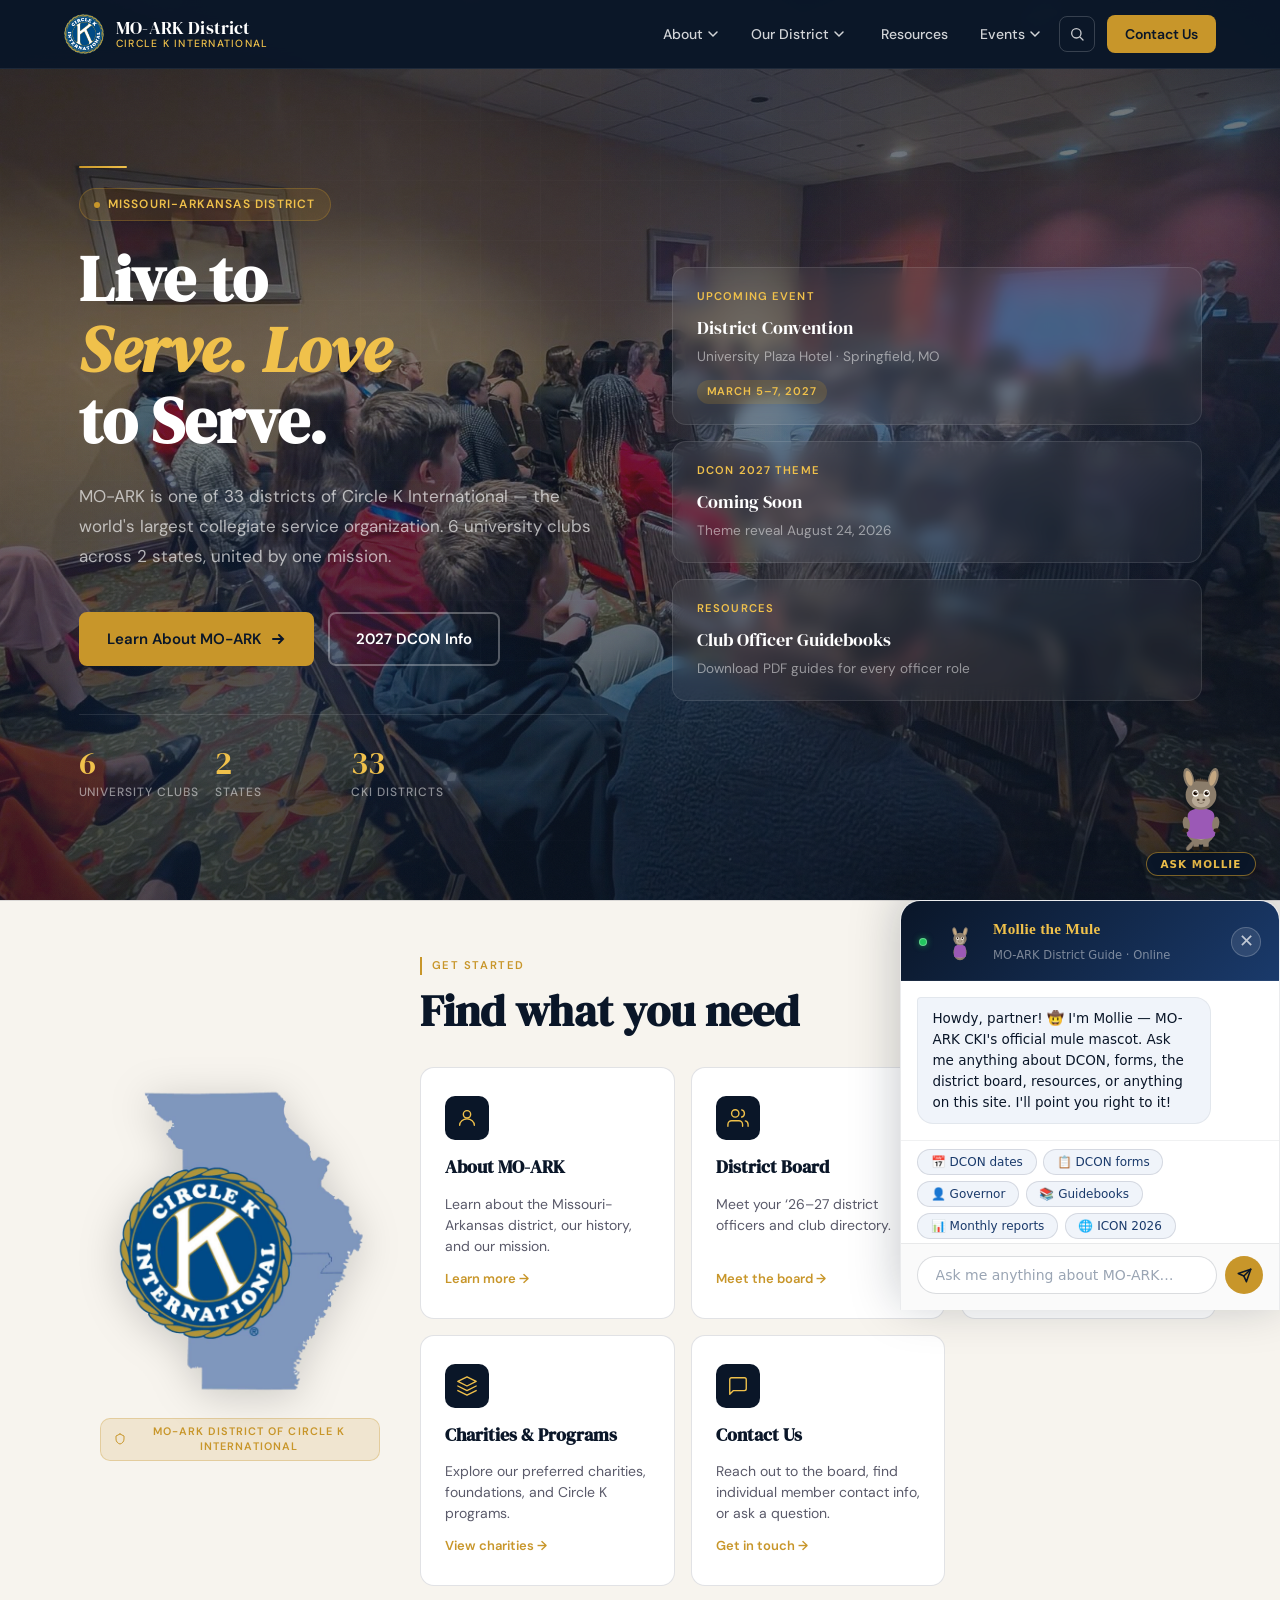
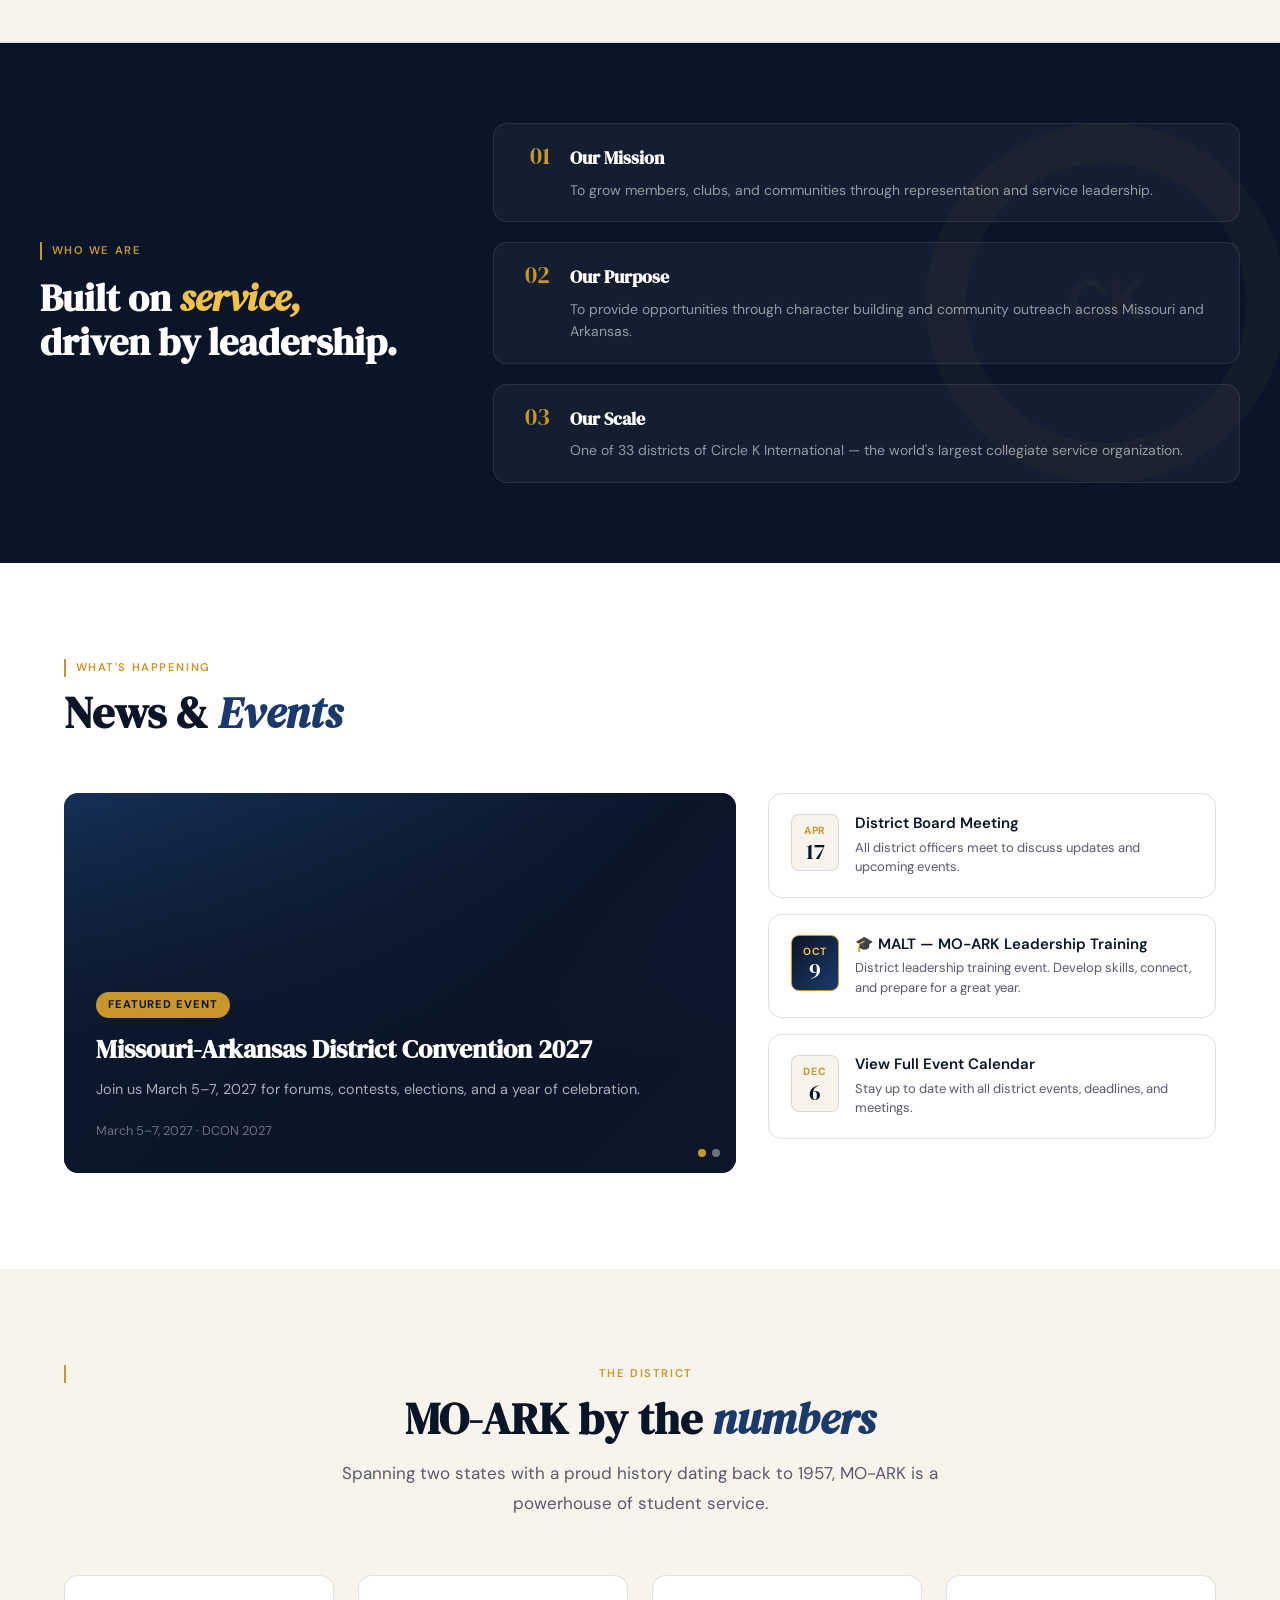
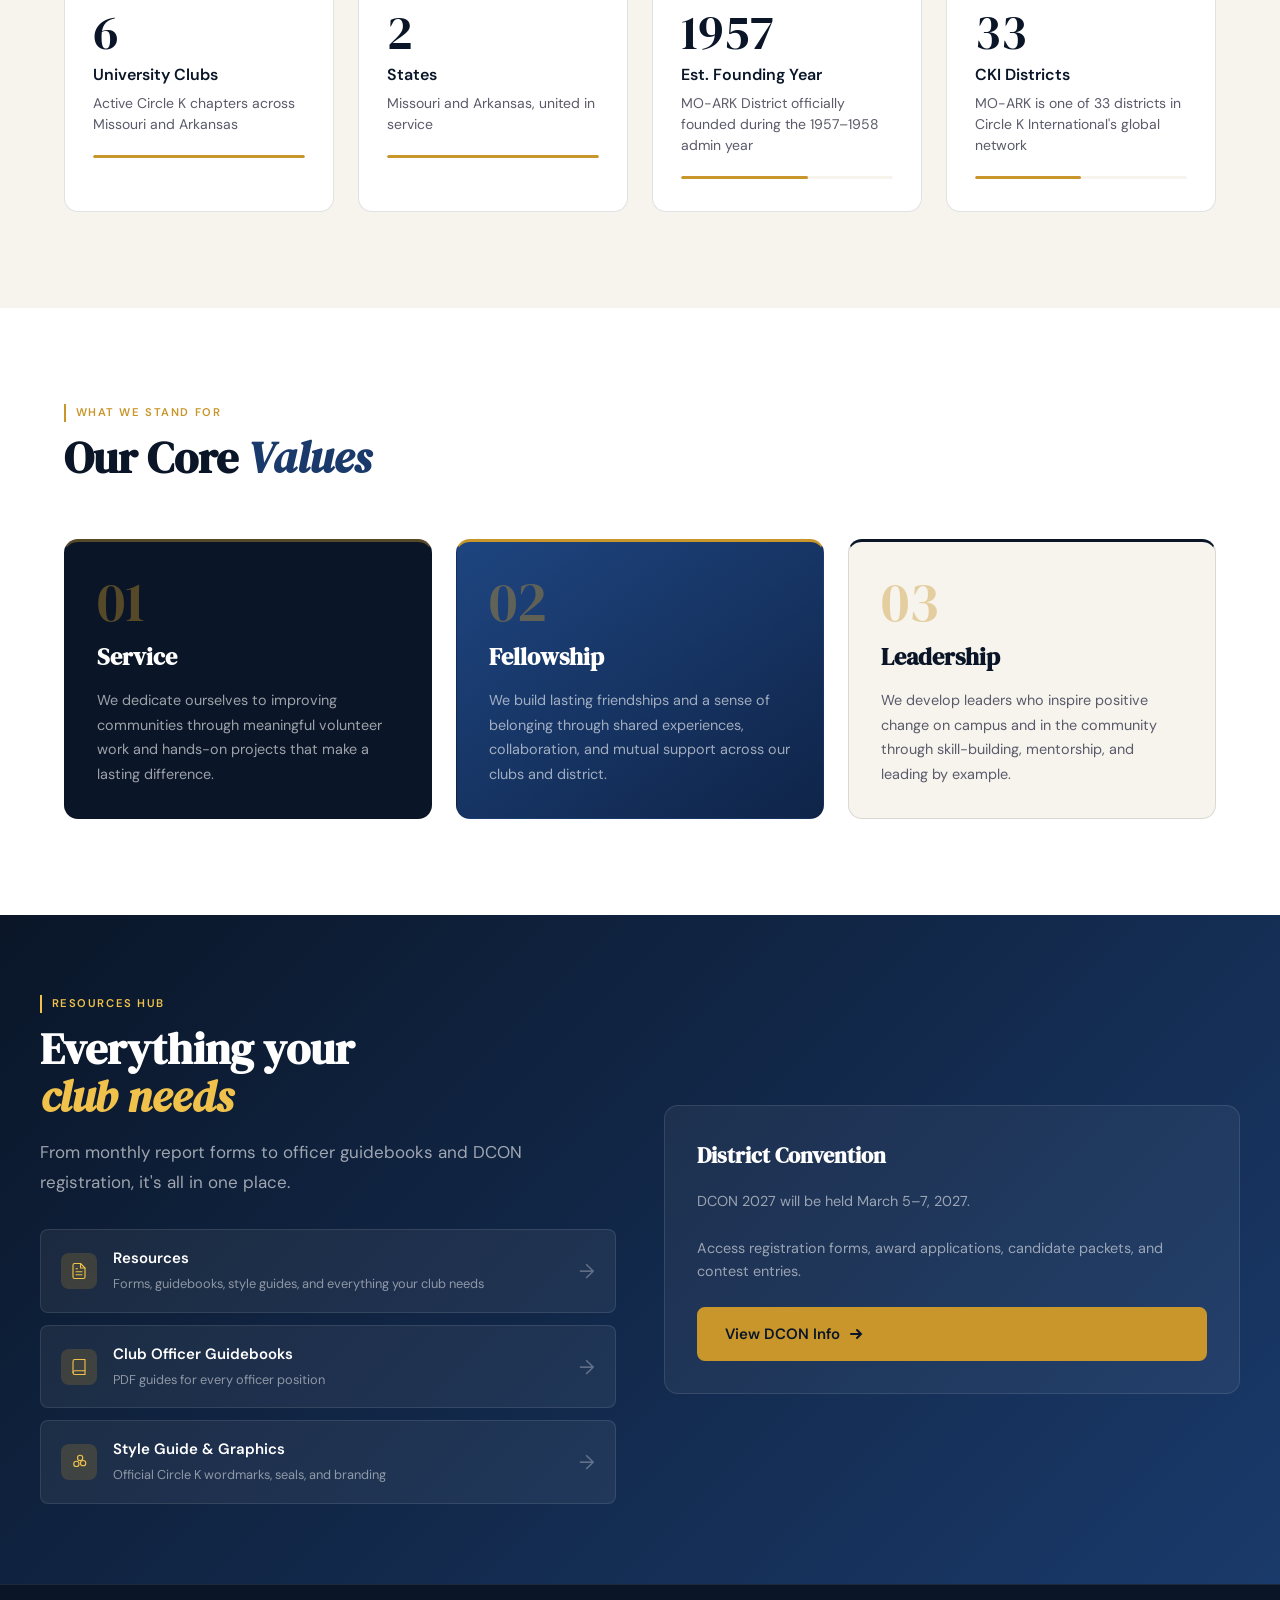
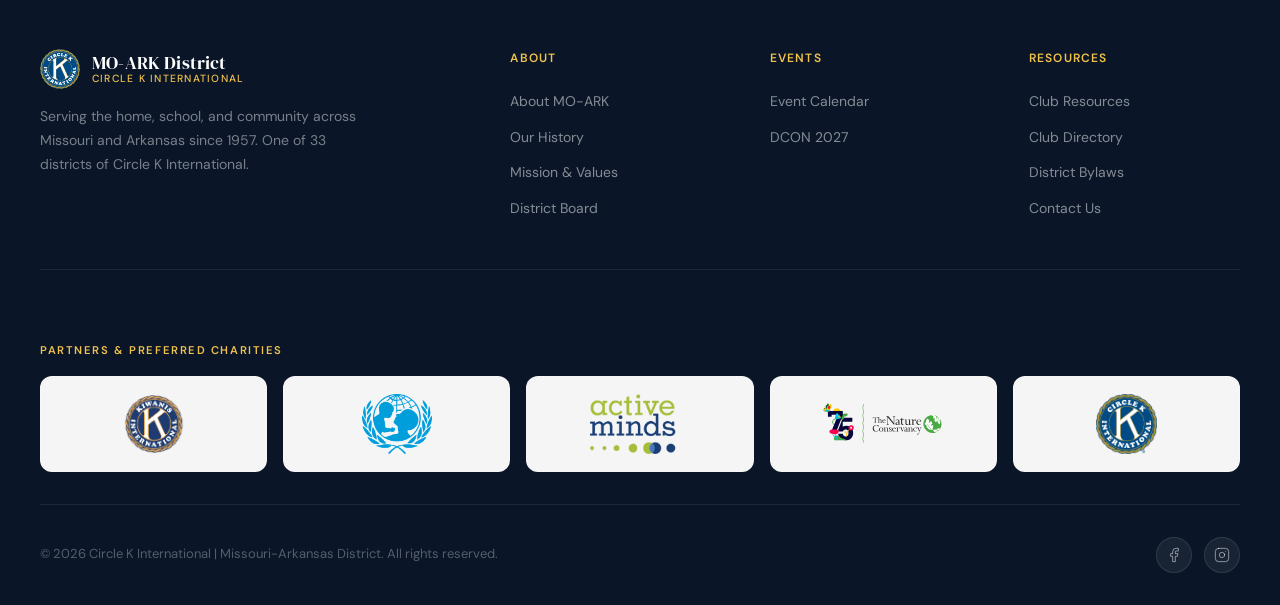
==== commit bbb22ffb: "Updated files and made website changes" ====
--- a/index.html
+++ b/index.html
@@ -890,7 +890,7 @@
 
 <nav class="nav" id="nav">
   <div class="nav-inner">
-    <a href="index.html" class="nav-logo" aria-label="MO-ARK Circle K Home">
+    <a href="/" class="nav-logo" aria-label="MO-ARK Circle K Home">
       <img src="Images/CircleK-seal.png" alt="Circle K Logo" style="width:40px;height:40px;border-radius:50%;object-fit:cover;">
       <div class="nav-logo-text">
         <span class="nav-logo-name">MO-ARK District</span>
@@ -900,49 +900,49 @@
 
     <ul class="nav-links" role="list">
       <li class="nav-item">
-        <a href="about.html" class="nav-link">
+        <a href="about" class="nav-link">
           About
           <svg viewBox="0 0 12 12" fill="none" stroke="currentColor" stroke-width="1.5" stroke-linecap="round"><path d="M2 4l4 4 4-4"/></svg>
         </a>
         <div class="nav-dropdown">
-          <a href="about.html">About MO-ARK</a>
-          <a href="about.html#history">Our History</a>
-          <a href="about.html#mission">Mission &amp; Values</a>
+          <a href="about">About MO-ARK</a>
+          <a href="about#history">Our History</a>
+          <a href="about#mission">Mission &amp; Values</a>
           <div class="nav-dropdown-divider"></div>
-          <a href="contact.html">Contact Us</a>
+          <a href="contact">Contact Us</a>
         </div>
       </li>
       <li class="nav-item">
-        <a href="our-district.html" class="nav-link">
+        <a href="our-district" class="nav-link">
           Our District
           <svg viewBox="0 0 12 12" fill="none" stroke="currentColor" stroke-width="1.5" stroke-linecap="round"><path d="M2 4l4 4 4-4"/></svg>
         </a>
         <div class="nav-dropdown">
-          <a href="our-district.html#board">District Board</a>
-          <a href="our-district.html#clubs">Club Directory</a>
-          <a href="our-district.html#bylaws">District Bylaws</a>
+          <a href="our-district#board">District Board</a>
+          <a href="our-district#clubs">Club Directory</a>
+          <a href="our-district#bylaws">District Bylaws</a>
         </div>
       </li>
       <li class="nav-item">
 </li>
       <li class="nav-item">
-        <a href="resources.html" class="nav-link">
+        <a href="resources" class="nav-link">
           Resources
         </a>
       </li>
             <li class="nav-item">
-        <a href="dcon.html" class="nav-link">
+        <a href="dcon" class="nav-link">
           Events
           <svg viewBox="0 0 12 12" fill="none" stroke="currentColor" stroke-width="1.5" stroke-linecap="round"><path d="M2 4l4 4 4-4"/></svg>
         </a>
         <div class="nav-dropdown">
-          <a href="dcon.html">DCON 2027</a>
-          <a href="dcon.html#calendar">Event Calendar</a>
-          <a href="dcon.html">District Convention</a>
+          <a href="dcon">DCON 2027</a>
+          <a href="dcon#calendar">Event Calendar</a>
+          <a href="dcon">District Convention</a>
         </div>
       </li>
       <li>
-        <a href="contact.html" class="nav-link nav-cta">Contact Us</a>
+        <a href="contact" class="nav-link nav-cta">Contact Us</a>
       </li>
     </ul>
 
@@ -954,21 +954,21 @@
 
 <div class="nav-mobile" id="navMobile" role="dialog" aria-label="Mobile navigation">
   <span class="nav-mobile-section">Navigate</span>
-  <a href="index.html">Home</a>
+  <a href="/">Home</a>
   <span class="nav-mobile-section">About</span>
-  <a href="about.html">About MO-ARK</a>
-  <a href="about.html#history">Our History</a>
-  <a href="about.html#mission">Mission &amp; Values</a>
+  <a href="about">About MO-ARK</a>
+  <a href="about#history">Our History</a>
+  <a href="about#mission">Mission &amp; Values</a>
   <span class="nav-mobile-section">Our District</span>
-  <a href="our-district.html#board">District Board</a>
-  <a href="our-district.html#clubs">Club Directory</a>
-  <a href="our-district.html#bylaws">District Bylaws</a>
+  <a href="our-district#board">District Board</a>
+  <a href="our-district#clubs">Club Directory</a>
+  <a href="our-district#bylaws">District Bylaws</a>
   <span class="nav-mobile-section">Events</span>
-  <a href="dcon.html#calendar">Event Calendar</a>
-  <a href="dcon.html">District Convention</a>
+  <a href="dcon#calendar">Event Calendar</a>
+  <a href="dcon">District Convention</a>
   <span class="nav-mobile-section">More</span>
-  <a href="resources.html">Resources</a>
-  <a href="contact.html">Contact Us</a>
+  <a href="resources">Resources</a>
+  <a href="contact">Contact Us</a>
 </div>
 
 <section class="hero" aria-label="Hero" id="heroSection">
@@ -992,11 +992,11 @@
         MO-ARK is one of 33 districts of Circle K International — the world's largest collegiate service organization. 6 university clubs across 2 states, united by one mission.
       </p>
       <div class="hero-actions">
-        <a href="about.html" class="btn btn-primary">
+        <a href="about" class="btn btn-primary">
           Learn About MO-ARK
           <svg width="16" height="16" viewBox="0 0 16 16" fill="none" stroke="currentColor" stroke-width="2" stroke-linecap="round"><path d="M3 8h10M9 4l4 4-4 4"/></svg>
         </a>
-        <a href="dcon.html" class="btn btn-outline">
+        <a href="dcon" class="btn btn-outline">
           2027 DCON Info
         </a>
       </div>
@@ -1026,7 +1026,7 @@
       <div class="hero-card">
         <div class="hero-card-label">DCON 2027 Theme</div>
         <div class="hero-card-title">Coming Soon</div>
-        <div class="hero-card-sub">Theme reveal August 1, 2026</div>
+        <div class="hero-card-sub">Theme reveal August 24, 2026</div>
       </div>
       <div class="hero-card">
         <div class="hero-card-label">Resources</div>
@@ -1065,7 +1065,7 @@
           <h2 class="section-title">Find what you need</h2>
         </div>
         <div class="quicklinks-grid">
-          <a href="about.html" class="quicklink-card fade-in">
+          <a href="about" class="quicklink-card fade-in">
             <div class="quicklink-icon">
               <svg viewBox="0 0 24 24" fill="none" stroke-width="1.5" stroke-linecap="round" stroke-linejoin="round">
                 <circle cx="12" cy="8" r="4"/><path d="M4 20c0-4 3.6-7 8-7s8 3 8 7"/>
@@ -1075,7 +1075,7 @@
             <p>Learn about the Missouri-Arkansas district, our history, and our mission.</p>
             <span class="quicklink-arrow">Learn more →</span>
           </a>
-          <a href="our-district.html#board" class="quicklink-card fade-in">
+          <a href="our-district#board" class="quicklink-card fade-in">
             <div class="quicklink-icon">
               <svg viewBox="0 0 24 24" fill="none" stroke-width="1.5" stroke-linecap="round" stroke-linejoin="round">
                 <path d="M17 21v-2a4 4 0 0 0-4-4H5a4 4 0 0 0-4 4v2"/><circle cx="9" cy="7" r="4"/>
@@ -1086,7 +1086,7 @@
             <p>Meet your ‘26–27 district officers and club directory.</p>
             <span class="quicklink-arrow">Meet the board →</span>
           </a>
-          <a href="resources.html" class="quicklink-card fade-in">
+          <a href="resources" class="quicklink-card fade-in">
             <div class="quicklink-icon">
               <svg viewBox="0 0 24 24" fill="none" stroke-width="1.5" stroke-linecap="round" stroke-linejoin="round">
                 <path d="M14 2H6a2 2 0 0 0-2 2v16a2 2 0 0 0 2 2h12a2 2 0 0 0 2-2V8z"/>
@@ -1098,7 +1098,7 @@
             <p>Forms, officer guidebooks, monthly reports, style guides, and more.</p>
             <span class="quicklink-arrow">Browse resources →</span>
           </a>
-          <a href="programs-charities.html" class="quicklink-card fade-in">
+          <a href="programs-charities" class="quicklink-card fade-in">
             <div class="quicklink-icon">
               <svg viewBox="0 0 24 24" fill="none" stroke-width="1.5" stroke-linecap="round" stroke-linejoin="round">
                 <path d="M12 2L2 7l10 5 10-5-10-5zM2 17l10 5 10-5M2 12l10 5 10-5"/>
@@ -1108,7 +1108,7 @@
             <p>Explore our preferred charities, foundations, and Circle K programs.</p>
             <span class="quicklink-arrow">View charities →</span>
           </a>
-          <a href="contact.html" class="quicklink-card fade-in">
+          <a href="contact" class="quicklink-card fade-in">
             <div class="quicklink-icon">
               <svg viewBox="0 0 24 24" fill="none" stroke-width="1.5" stroke-linecap="round" stroke-linejoin="round">
                 <path d="M21 15a2 2 0 0 1-2 2H7l-4 4V5a2 2 0 0 1 2-2h14a2 2 0 0 1 2 2z"/>
@@ -1175,7 +1175,7 @@
     <div style="position:relative;border-radius:var(--radius);overflow:hidden;min-height:380px;" class="fade-in">
 
       <!-- Slide 1: DCON (default) -->
-      <a href="dcon.html" id="news-slide-dcon" class="news-featured" aria-label="DCON 2027" style="position:absolute;inset:0;min-height:unset;opacity:1;transition:opacity 0.7s ease;z-index:2;">
+      <a href="dcon" id="news-slide-dcon" class="news-featured" aria-label="DCON 2027" style="position:absolute;inset:0;min-height:unset;opacity:1;transition:opacity 0.7s ease;z-index:2;">
         <div class="news-featured-bg"></div>
         <div class="news-featured-art" id="heroStars"></div>
         <div class="news-featured-content">
@@ -1187,7 +1187,7 @@
       </a>
 
       <!-- Slide 2: MALT -->
-      <a href="dcon.html#calendar" id="news-slide-malt" class="news-featured" aria-label="MO-ARK Leadership Training 2026" style="position:absolute;inset:0;min-height:unset;opacity:0;transition:opacity 0.7s ease;z-index:1;pointer-events:none;">
+      <a href="dcon#calendar" id="news-slide-malt" class="news-featured" aria-label="MO-ARK Leadership Training 2026" style="position:absolute;inset:0;min-height:unset;opacity:0;transition:opacity 0.7s ease;z-index:1;pointer-events:none;">
         <div class="news-featured-bg" style="background:linear-gradient(135deg,#1A3A6B 0%,#0A1628 60%,#0D2240 100%);"></div>
         <div class="news-featured-art" id="maltStars"></div>
         <div class="news-featured-content">
@@ -1207,7 +1207,7 @@
 
     <!-- SIDEBAR -->
     <div class="news-sidebar">
-      <a href="dcon.html#calendar" class="news-item fade-in">
+      <a href="dcon#calendar" class="news-item fade-in">
         <div class="news-item-date">
           <div class="news-item-date-month">Apr</div>
           <div class="news-item-date-day">17</div>
@@ -1217,7 +1217,7 @@
           <p>All district officers meet to discuss updates and upcoming events.</p>
         </div>
       </a>
-      <a href="dcon.html#calendar" class="news-item fade-in">
+      <a href="dcon#calendar" class="news-item fade-in">
         <div class="news-item-date" style="background:linear-gradient(135deg,var(--navy),var(--blue));border-color:var(--gold);">
           <div class="news-item-date-month" style="color:var(--gold-lt);">Oct</div>
           <div class="news-item-date-day" style="color:white;">9</div>
@@ -1227,7 +1227,7 @@
           <p>District leadership training event. Develop skills, connect, and prepare for a great year.</p>
         </div>
       </a>
-      <a href="dcon.html#calendar" class="news-item fade-in" id="news-live-date">
+      <a href="dcon#calendar" class="news-item fade-in" id="news-live-date">
         <div class="news-item-date">
           <div class="news-item-date-month" id="live-month">Apr</div>
           <div class="news-item-date-day" id="live-day">10</div>
@@ -1352,7 +1352,7 @@
       <h2 class="section-title">Everything your<br><em>club needs</em></h2>
       <p class="section-desc">From monthly report forms to officer guidebooks and DCON registration, it's all in one place.</p>
       <div class="resources-links">
-        <a href="resources.html" class="resource-link">
+        <a href="resources" class="resource-link">
           <div class="resource-link-icon">
             <svg viewBox="0 0 24 24" fill="none" stroke-width="1.5" stroke-linecap="round" stroke-linejoin="round">
               <path d="M14 2H6a2 2 0 0 0-2 2v16a2 2 0 0 0 2 2h12a2 2 0 0 0 2-2V8z"/>
@@ -1366,7 +1366,7 @@
           </div>
           <span class="resource-link-arrow">→</span>
         </a>
-        <a href="resources.html#club" class="resource-link">
+        <a href="resources#club" class="resource-link">
           <div class="resource-link-icon">
             <svg viewBox="0 0 24 24" fill="none" stroke-width="1.5" stroke-linecap="round" stroke-linejoin="round">
               <path d="M4 19.5A2.5 2.5 0 0 1 6.5 17H20"/><path d="M6.5 2H20v20H6.5A2.5 2.5 0 0 1 4 19.5v-15A2.5 2.5 0 0 1 6.5 2z"/>
@@ -1378,7 +1378,7 @@
           </div>
           <span class="resource-link-arrow">→</span>
         </a>
-        <a href="resources.html#style-guide" class="resource-link">
+        <a href="resources#style-guide" class="resource-link">
           <div class="resource-link-icon">
             <svg viewBox="0 0 24 24" fill="none" stroke-width="1.5" stroke-linecap="round" stroke-linejoin="round">
               <circle cx="13.5" cy="6.5" r="3.5"/><circle cx="17.5" cy="13.5" r="3.5"/>
@@ -1398,7 +1398,7 @@
       <h3>District Convention</h3>
       <p>DCON 2027 will be held March 5–7, 2027.</p>
       <p style="margin-top:0.5rem">Access registration forms, award applications, candidate packets, and contest entries.</p>
-      <a href="dcon.html" class="btn btn-primary" style="margin-top:0.5rem">
+      <a href="dcon" class="btn btn-primary" style="margin-top:0.5rem">
         View DCON Info
         <svg width="16" height="16" viewBox="0 0 16 16" fill="none" stroke="currentColor" stroke-width="2" stroke-linecap="round"><path d="M3 8h10M9 4l4 4-4 4"/></svg>
       </a>
@@ -1422,26 +1422,26 @@
       <div class="footer-col">
         <h4>About</h4>
         <ul>
-          <li><a href="about.html">About MO-ARK</a></li>
-          <li><a href="about.html#history">Our History</a></li>
-          <li><a href="about.html#mission">Mission &amp; Values</a></li>
-          <li><a href="our-district.html#board">District Board</a></li>
+          <li><a href="about">About MO-ARK</a></li>
+          <li><a href="about#history">Our History</a></li>
+          <li><a href="about#mission">Mission &amp; Values</a></li>
+          <li><a href="our-district#board">District Board</a></li>
         </ul>
       </div>
       <div class="footer-col">
         <h4>Events</h4>
         <ul>
-          <li><a href="dcon.html#calendar">Event Calendar</a></li>
-          <li><a href="dcon.html">DCON 2027</a></li>
+          <li><a href="dcon#calendar">Event Calendar</a></li>
+          <li><a href="dcon">DCON 2027</a></li>
         </ul>
       </div>
       <div class="footer-col">
         <h4>Resources</h4>
         <ul>
-          <li><a href="resources.html#club">Club Resources</a></li>
-          <li><a href="our-district.html#clubs">Club Directory</a></li>
-          <li><a href="our-district.html#bylaws">District Bylaws</a></li>
-          <li><a href="contact.html">Contact Us</a></li>
+          <li><a href="resources#club">Club Resources</a></li>
+          <li><a href="our-district#clubs">Club Directory</a></li>
+          <li><a href="our-district#bylaws">District Bylaws</a></li>
+          <li><a href="contact">Contact Us</a></li>
         </ul>
       </div>
     </div>
@@ -1453,7 +1453,7 @@
         <a href="https://www.unicefusa.org" target="_blank" rel="noopener" class="footer-partner" title="UNICEF — preferred charity"><img src="Images/UNICEF Logo.png" alt="UNICEF"></a>
         <a href="https://www.activeminds.org" target="_blank" rel="noopener" class="footer-partner" title="Active Minds — mental health awareness"><img src="Images/ActiveMindsFooter.png" alt="Active Minds"></a>
         <a href="https://www.nature.org" target="_blank" rel="noopener" class="footer-partner" title="The Nature Conservancy — environmental conservation"><img src="Images/NatureConservancyFooter.svg" alt="The Nature Conservancy"></a>
-        <a href="https://www.circlek.org" target="_blank" rel="noopener" class="footer-partner" title="Circle K International"><img src="Images/Circle K Logo.png" alt="Circle K International"></a>
+        <a href="https://www.circlek.org" target="_blank" rel="noopener" class="footer-partner" title="Circle K International"><img src="Images/CircleK-seal.png" alt="Circle K International"></a>
       </div>
     </div>
 
